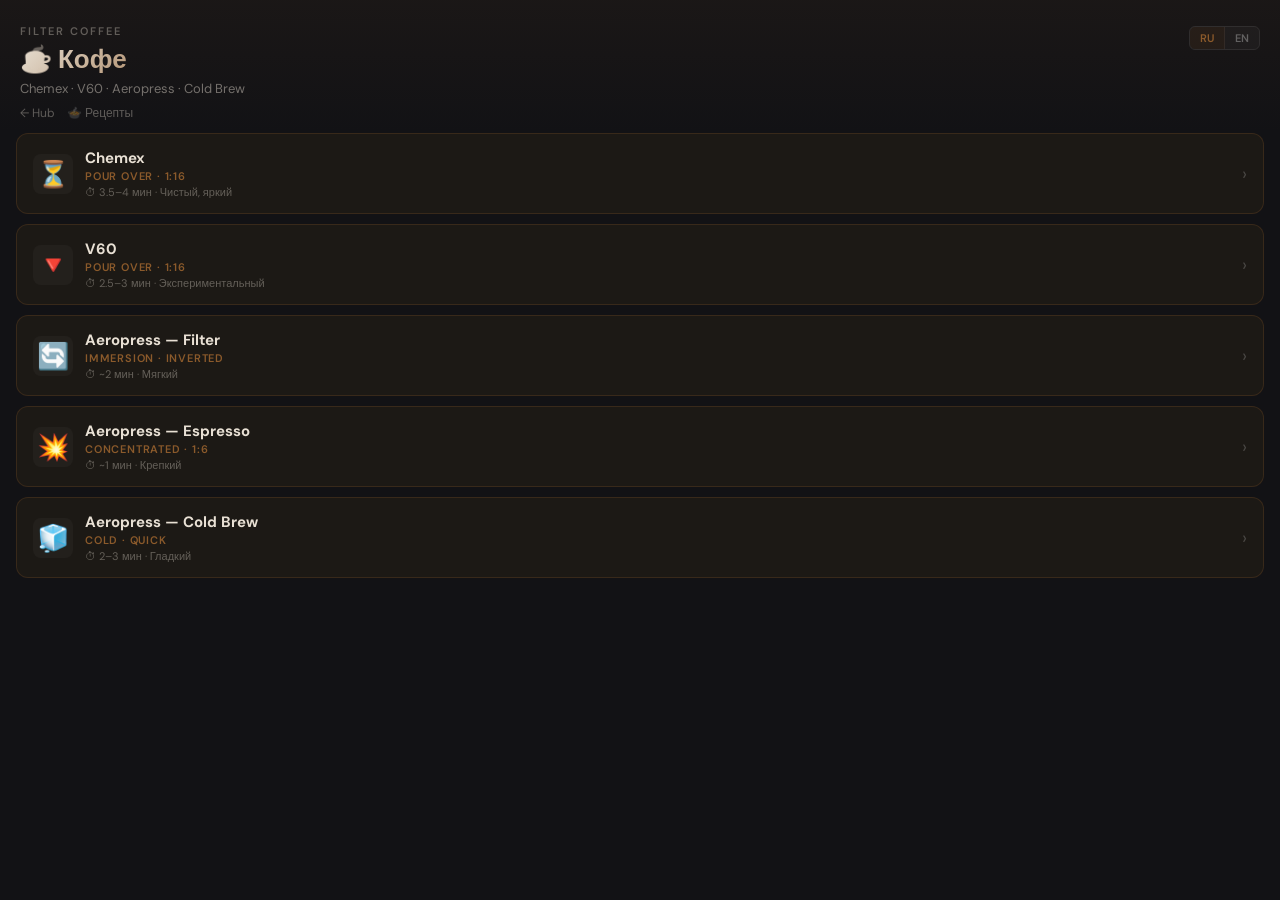
==== coffee.html @ a878f50c "Extract shared CSS, add deep links and share button - Create style.css with shared base styles (rese" ====
<!DOCTYPE html>
<html lang="ru">
<head>
<meta charset="UTF-8">
<meta name="viewport" content="width=device-width, initial-scale=1.0, user-scalable=no">
<meta name="apple-mobile-web-app-capable" content="yes">
<meta name="theme-color" content="#121215">
<title>Кофе / Coffee</title>
<link rel="stylesheet" href="style.css">
<style>
:root{--accent:#8B5A2B;--br:#8B5A2B;--br-dim:rgba(139,90,43,.25);--br-bg:rgba(139,90,43,.08)}

.methods{padding:0 16px 60px}
.method{border-radius:12px;margin-bottom:10px;border:1px solid var(--br-dim);background:#1c1915;overflow:hidden}
.m-top{display:flex;gap:12px;align-items:center;padding:14px 16px;cursor:pointer}
.m-top:active{opacity:.8}
.m-emoji{font-size:26px;width:40px;height:40px;display:flex;align-items:center;justify-content:center;background:rgba(255,255,255,.03);border-radius:8px;flex-shrink:0}
.m-body{flex:1;min-width:0}
.m-name{font-weight:700;font-size:15px}
.m-style{font-size:11px;color:var(--br);font-weight:600;text-transform:uppercase;letter-spacing:.8px;margin-top:1px}
.m-meta{font-size:11px;opacity:.35;margin-top:2px}
.m-arrow{color:rgba(255,255,255,.2);font-size:18px;flex-shrink:0;transition:transform .2s}
.method.open .m-arrow{transform:rotate(90deg)}
.m-detail{display:none;padding:0 16px 16px}
.method.open .m-detail{display:block}

.dose-row{display:flex;align-items:center;gap:10px;margin-bottom:16px;flex-wrap:wrap}
.dose-label{font-size:13px;opacity:.5}
.dose-input{width:58px;padding:7px 6px;border-radius:8px;border:1.5px solid var(--br-dim);background:rgba(255,255,255,.04);color:var(--text);font-family:'JetBrains Mono',monospace;font-size:15px;font-weight:600;text-align:center}
.dose-input:focus{outline:none;border-color:var(--br)}
.dose-unit{font-size:13px;opacity:.4}
.dose-arrow{font-size:14px;opacity:.35;margin:0 2px}
.dose-water{font-family:'JetBrains Mono',monospace;font-size:16px;font-weight:600;color:var(--br)}
.dose-water-unit{font-size:13px;opacity:.4}

.presets{display:flex;gap:6px;margin-bottom:16px}
.preset{padding:5px 12px;border-radius:6px;border:1px solid rgba(255,255,255,.06);background:rgba(255,255,255,.03);color:rgba(255,255,255,.35);font-size:11px;font-weight:600;cursor:pointer;font-family:'JetBrains Mono',monospace;transition:all .12s}
.preset.active{border-color:var(--br-dim);color:var(--br);background:var(--br-bg)}

.grind-row{display:flex;align-items:center;gap:8px;margin-bottom:12px}
.grind-label{font-size:11px;opacity:.4}
.grind-bar{flex:1;height:6px;border-radius:3px;background:rgba(255,255,255,.06);position:relative;overflow:hidden}
.grind-fill{height:100%;border-radius:3px;background:var(--br);transition:width .3s}
.grind-text{font-size:11px;font-weight:600;color:var(--br);min-width:70px;text-align:right}

.pours{border-radius:10px;background:rgba(255,255,255,.02);border:1px solid rgba(255,255,255,.05);overflow:hidden;margin-bottom:12px}
.pour-header{padding:10px 14px;font-size:10px;font-weight:600;text-transform:uppercase;letter-spacing:1px;color:var(--br);opacity:.7;border-bottom:1px solid rgba(255,255,255,.04)}
.pour{display:flex;align-items:center;gap:10px;padding:10px 14px;border-bottom:1px solid rgba(255,255,255,.03)}
.pour:last-child{border-bottom:none}
.pour-time{font-family:'JetBrains Mono',monospace;font-size:12px;color:rgba(255,255,255,.35);min-width:42px;flex-shrink:0}
.pour-amount{font-family:'JetBrains Mono',monospace;font-weight:600;font-size:14px;color:var(--text);min-width:55px;flex-shrink:0}
.pour-note{font-size:12px;opacity:.5;line-height:1.4}
.pour-total{font-family:'JetBrains Mono',monospace;font-size:12px;color:var(--br);opacity:.6;padding:6px 14px;text-align:right}
.note{font-size:12px;line-height:1.6;font-style:italic;opacity:.45;padding:10px 14px;border-left:2px solid var(--br);border-radius:0 8px 8px 0;background:rgba(139,90,43,.03);margin-top:8px}
</style>
</head>
<body>

<div class="header">
  <div class="header-top">
    <div>
      <div class="header-sub">Filter Coffee</div>
      <h1 id="hTitle">☕ Кофе</h1>
      <div class="header-desc">Chemex · V60 · Aeropress · Cold Brew</div>
      <div class="header-links">
        <a class="header-link" href="index.html">← Hub</a>
        <a class="header-link" href="recipes.html" id="hRecipes">🍲 Рецепты</a>
      </div>
    </div>
    <div class="lang-toggle">
      <button class="lang-btn" onclick="setLang('ru')">RU</button>
      <button class="lang-btn" onclick="setLang('en')">EN</button>
    </div>
  </div>
</div>
<div class="methods" id="methods"></div>

<script>
let lang=localStorage.getItem('lang')||'ru';
function setLang(l){lang=l;localStorage.setItem('lang',l);render();updateURL();}
function t(o){if(!o)return'';if(typeof o==='string')return o;return o[lang]||o.ru||o.en||'';}

const UI={
  title:{ru:"☕ Кофе",en:"☕ Coffee"},
  recipes:{ru:"🍲 Рецепты",en:"🍲 Recipes"},
  coffee:{ru:"Кофе",en:"Coffee"},
  recipe:{ru:"Рецепт",en:"Recipe"},
  grind:{ru:"Помол",en:"Grind"},
};

const M=[
  {
    id:"chemex",emoji:"⏳",name:"Chemex",style:"Pour Over · 1:16",
    meta:{ru:"3.5–4 мин · Чистый, яркий",en:"3.5–4 min · Clean, bright"},
    ratio:16,dd:45,presets:[30,36,45],
    grind:65,grindT:{ru:"Средне-крупный",en:"Medium-coarse"},
    temp:"92–96°C",
    calc(d){const w=d*16,b=d*2,r=w-b,p=Math.round(r/3);return{w,pours:[
      {time:"0:00",amt:b,note:{ru:"Bloom — залить, подождать 30 сек",en:"Bloom — pour, wait 30 sec"}},
      {time:"0:30",amt:p,note:{ru:"Первый пролив, по спирали",en:"First pour, spiral"}},
      {time:"1:30",amt:p,note:{ru:"Второй пролив",en:"Second pour"}},
      {time:"2:30",amt:p,note:{ru:"Третий пролив, дождаться стекания",en:"Third pour, let it drain"}}
    ]};},
    notes:{ru:"Фильтр промыть горячей водой (убирает бумажный вкус). Лить медленно, тонкой струёй.",en:"Rinse filter with hot water (removes paper taste). Pour slowly, thin stream."}
  },
  {
    id:"v60",emoji:"🔻",name:"V60",style:"Pour Over · 1:16",
    meta:{ru:"2.5–3 мин · Экспериментальный",en:"2.5–3 min · Experimental"},
    ratio:16,dd:15,presets:[12,15,20],
    grind:50,grindT:{ru:"Средний",en:"Medium"},
    temp:"93°C",
    calc(d){const w=d*16,b=d*2,r=w-b;return{w,pours:[
      {time:"0:00",amt:b,note:{ru:"Bloom — 30–45 сек",en:"Bloom — 30–45 sec"}},
      {time:"0:45",amt:Math.round(r*0.6),note:{ru:"Основной пролив, по спирали",en:"Main pour, spiral"}},
      {time:"1:30",amt:Math.round(r*0.4),note:{ru:"Финальный пролив, по центру",en:"Final pour, center"}}
    ]};},
    notes:{ru:"Пока нет любимого рецепта — экспериментируй! Помол чуть мельче чем Chemex. Swirl после bloom.",en:"No favorite recipe yet — experiment! Grind slightly finer than Chemex. Swirl after bloom."}
  },
  {
    id:"aero-filter",emoji:"🔄",name:"Aeropress — Filter",style:"Immersion · Inverted",
    meta:{ru:"~2 мин · Мягкий",en:"~2 min · Smooth"},
    ratio:16,dd:15,presets:[12,15,18],
    grind:45,grindT:{ru:"Средний",en:"Medium"},
    temp:"85–90°C",
    calc(d){const w=d*16;return{w,pours:[
      {time:"0:00",amt:w,note:{ru:"Залить всю воду сразу",en:"Pour all water at once"}},
      {time:"0:10",amt:null,note:{ru:"Размешать 10 сек",en:"Stir 10 sec"}},
      {time:"1:00",amt:null,note:{ru:"Перевернуть, давить медленно ~30 сек",en:"Flip, press slowly ~30 sec"}}
    ]};},
    notes:{ru:"Inverted method: поршень снизу, аэропресс перевёрнут. Флип на кружку в 1:00.",en:"Inverted method: plunger at bottom, flip onto cup at 1:00."}
  },
  {
    id:"aero-espresso",emoji:"💥",name:"Aeropress — Espresso",style:"Concentrated · 1:6",
    meta:{ru:"~1 мин · Крепкий",en:"~1 min · Strong"},
    ratio:6,dd:18,presets:[15,18,20],
    grind:25,grindT:{ru:"Мелкий",en:"Fine"},
    temp:"90°C",
    calc(d){const w=d*6;return{w,pours:[
      {time:"0:00",amt:w,note:{ru:"Мало воды — залить сразу",en:"Little water — pour at once"}},
      {time:"0:10",amt:null,note:{ru:"Быстро размешать",en:"Quick stir"}},
      {time:"0:20",amt:null,note:{ru:"Давить быстро и сильно ~15 сек",en:"Press fast and hard ~15 sec"}}
    ]};},
    notes:{ru:"Максимальное давление. Разбавить водой = американо, молоком = латте.",en:"Maximum pressure. Dilute with water = americano, milk = latte."}
  },
  {
    id:"aero-cold",emoji:"🧊",name:"Aeropress — Cold Brew",style:"Cold · Quick",
    meta:{ru:"2–3 мин · Гладкий",en:"2–3 min · Smooth"},
    ratio:8,dd:20,presets:[15,20,25],
    grind:25,grindT:{ru:"Мелкий",en:"Fine"},
    temp:{ru:"Холодная / комнатная",en:"Cold / room temp"},
    calc(d){const w=d*8;return{w,pours:[
      {time:"0:00",amt:w,note:{ru:"Холодная/комнатная вода",en:"Cold/room temp water"}},
      {time:"0:15",amt:null,note:{ru:"Размешивать интенсивно 1–2 мин",en:"Stir vigorously 1–2 min"}},
      {time:"2:00",amt:null,note:{ru:"Давить медленно",en:"Press slowly"}}
    ]};},
    notes:{ru:"Cold brew за 3 минуты. Концентрированный — разбавить водой/льдом.",en:"Cold brew in 3 minutes. Concentrated — dilute with water/ice."}
  }
];

let openMethod=null,doses={};
function getDose(m){return doses[m.id]||m.dd;}
function setDose(id,v){const n=parseInt(v);if(n>0&&n<200){doses[id]=n;render();}}
function setPreset(id,v){doses[id]=v;render();}
function toggle(id){openMethod=openMethod===id?null:id;render();updateURL();
  if(openMethod)setTimeout(()=>document.getElementById('m-'+id)?.scrollIntoView({behavior:'smooth',block:'start'}),50);
}

function render(){
  document.getElementById('hTitle').textContent=t(UI.title);
  document.getElementById('hRecipes').textContent=t(UI.recipes);
  document.querySelectorAll('.lang-btn').forEach(b=>b.classList.toggle('active',b.textContent.toLowerCase()===lang));

  document.getElementById('methods').innerHTML=M.map(m=>{
    const isOpen=openMethod===m.id,dose=getDose(m),data=m.calc(dose);
    let total=0;
    return `<div class="method${isOpen?' open':''}" id="m-${m.id}">
      <div class="m-top" onclick="toggle('${m.id}')">
        <div class="m-emoji">${m.emoji}</div>
        <div class="m-body">
          <div class="m-name">${m.name}</div>
          <div class="m-style">${m.style}</div>
          <div class="m-meta">⏱ ${t(m.meta)}</div>
        </div>
        <div class="m-arrow">›</div>
      </div>
      ${isOpen?`<div class="m-detail">
        <div class="dose-row">
          <span class="dose-label">${t(UI.coffee)}</span>
          <input class="dose-input" type="number" value="${dose}" min="5" max="100"
            oninput="setDose('${m.id}',this.value)" onclick="event.stopPropagation()">
          <span class="dose-unit">${lang==='ru'?'г':'g'}</span>
          <span class="dose-arrow">→</span>
          <span class="dose-water">${data.w}</span>
          <span class="dose-water-unit">${lang==='ru'?'мл воды':'ml water'}</span>
        </div>
        <div class="presets">${m.presets.map(p=>`<button class="preset${dose===p?' active':''}" onclick="setPreset('${m.id}',${p})">${p} ${lang==='ru'?'г':'g'}</button>`).join('')}</div>
        <div class="grind-row">
          <span class="grind-label">${t(UI.grind)}</span>
          <div class="grind-bar"><div class="grind-fill" style="width:${m.grind}%"></div></div>
          <span class="grind-text">${t(m.grindT)}</span>
        </div>
        <div class="pours">
          <div class="pour-header">${t(UI.recipe)} · ${t(m.temp)}</div>
          ${data.pours.map(p=>{if(p.amt)total+=p.amt;return`<div class="pour">
            <span class="pour-time">${p.time}</span>
            ${p.amt?`<span class="pour-amount">${p.amt} ${lang==='ru'?'мл':'ml'}</span>`:`<span class="pour-amount" style="opacity:.2">—</span>`}
            <span class="pour-note">${t(p.note)}</span>
          </div>`;}).join('')}
          ${total?`<div class="pour-total">Σ ${total} ${lang==='ru'?'мл':'ml'}</div>`:''}
        </div>
        <div class="note">${t(m.notes)}</div>
      </div>`:''}
    </div>`;
  }).join('');
}

function readURL(){
  const params=new URLSearchParams(location.search);
  if(params.get('lang')&&['ru','en'].includes(params.get('lang'))){
    lang=params.get('lang');localStorage.setItem('lang',lang);
  }
  if(params.get('m')){
    const method=M.find(x=>x.id===params.get('m'));
    if(method)openMethod=method.id;
  }
}
function updateURL(){
  const params=new URLSearchParams();
  if(openMethod)params.set('m',openMethod);
  if(lang!=='ru')params.set('lang',lang);
  const qs=params.toString();
  history.replaceState(null,'',qs?'?'+qs:location.pathname);
}

readURL();
render();
</script>
</body>
</html>
---- style.css ----
/* ========== SHARED BASE STYLES ========== */
/* Each page sets --accent for its color theme */

@import url('https://fonts.googleapis.com/css2?family=DM+Sans:ital,wght@0,400;0,500;0,600;0,700&family=JetBrains+Mono:wght@500;600&display=swap');

*{margin:0;padding:0;box-sizing:border-box;-webkit-tap-highlight-color:transparent}
:root{--bg:#121215;--text:#e8e0d4}
body{background:var(--bg);color:var(--text);font-family:'DM Sans','Helvetica Neue',sans-serif;min-height:100vh;overflow-x:hidden}
.mono{font-family:'JetBrains Mono',monospace}

/* Header */
.header{padding:24px 20px 12px;background:linear-gradient(180deg,color-mix(in srgb,var(--accent) 7%,transparent) 0%,transparent 100%)}
.header-top{display:flex;justify-content:space-between;align-items:flex-start}
.header-sub{font-size:11px;text-transform:uppercase;letter-spacing:2px;opacity:.35;font-weight:600;margin-bottom:4px}
.header h1{font-size:26px;font-weight:700;background:linear-gradient(135deg,#e8e0d4,var(--accent));-webkit-background-clip:text;-webkit-text-fill-color:transparent;background-clip:text}
.header-desc{font-size:13px;opacity:.45;margin-top:4px}
.header-links{display:flex;gap:12px;margin-top:8px}
.header-link{font-size:12px;opacity:.35;text-decoration:none;color:var(--text)}
.header-link:hover{opacity:.6}

/* Lang toggle */
.lang-toggle{display:flex;border-radius:6px;overflow:hidden;border:1px solid rgba(255,255,255,.1);flex-shrink:0;margin-top:2px}
.lang-btn{padding:4px 10px;font-size:11px;font-weight:600;background:rgba(255,255,255,.03);color:rgba(255,255,255,.3);cursor:pointer;border:none;font-family:inherit;transition:all .12s}
.lang-btn.active{background:color-mix(in srgb,var(--accent) 12%,transparent);color:var(--accent)}
.lang-btn:first-child{border-right:1px solid rgba(255,255,255,.06)}

/* Filters (shared pattern) */
.filters{padding:8px 16px 6px;display:flex;gap:6px;overflow-x:auto;scrollbar-width:none;-webkit-overflow-scrolling:touch}
.filters::-webkit-scrollbar{display:none}
.fbtn{flex-shrink:0;padding:6px 12px;border-radius:8px;border:1.5px solid rgba(255,255,255,.08);background:rgba(255,255,255,.02);color:rgba(255,255,255,.35);font-size:11px;font-weight:600;cursor:pointer;transition:all .15s;font-family:inherit;white-space:nowrap}
.fbtn.active{border-color:var(--c);background:color-mix(in srgb,var(--c) 10%,transparent);color:var(--c)}
.tag-filters{padding:4px 16px 12px;display:flex;gap:6px;flex-wrap:wrap}
.tbtn{padding:4px 10px;border-radius:6px;border:1px solid rgba(255,255,255,.06);background:rgba(255,255,255,.02);color:rgba(255,255,255,.3);font-size:11px;font-weight:500;cursor:pointer;transition:all .15s;font-family:inherit}
.tbtn.on{border-color:var(--c);color:var(--c);background:color-mix(in srgb,var(--c) 8%,transparent)}

/* KBJU pills */
.kp{font-size:10px;padding:2px 6px;border-radius:4px;background:rgba(255,255,255,.04)}
.kp .mono{font-weight:600}
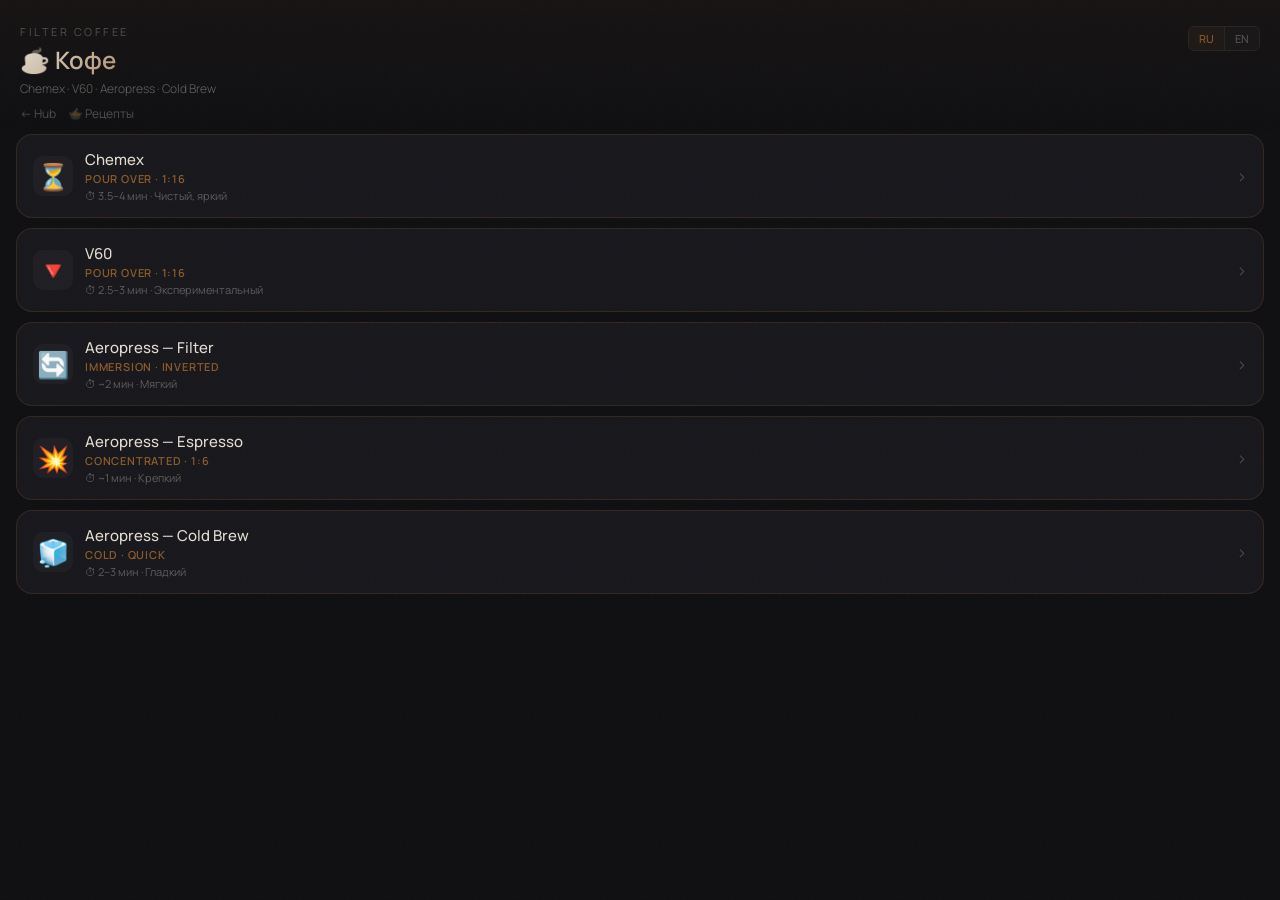
==== commit db87877a: "Design system v2: Manrope font, darker palette, noise texture, SVG icons Update all pages to match n" ====
--- a/coffee.html
+++ b/coffee.html
@@ -4,19 +4,19 @@
 <meta charset="UTF-8">
 <meta name="viewport" content="width=device-width, initial-scale=1.0, user-scalable=no">
 <meta name="apple-mobile-web-app-capable" content="yes">
-<meta name="theme-color" content="#121215">
+<meta name="theme-color" content="#0f0f12">
 <title>Кофе / Coffee</title>
 <link rel="stylesheet" href="style.css">
 <style>
 :root{--accent:#8B5A2B;--br:#8B5A2B;--br-dim:rgba(139,90,43,.25);--br-bg:rgba(139,90,43,.08)}
 
 .methods{padding:0 16px 60px}
-.method{border-radius:12px;margin-bottom:10px;border:1px solid var(--br-dim);background:#1c1915;overflow:hidden}
+.method{border-radius:var(--radius);margin-bottom:10px;border:1px solid var(--br-dim);background:var(--surface);overflow:hidden}
 .m-top{display:flex;gap:12px;align-items:center;padding:14px 16px;cursor:pointer}
 .m-top:active{opacity:.8}
-.m-emoji{font-size:26px;width:40px;height:40px;display:flex;align-items:center;justify-content:center;background:rgba(255,255,255,.03);border-radius:8px;flex-shrink:0}
+.m-emoji{font-size:26px;width:40px;height:40px;display:flex;align-items:center;justify-content:center;background:rgba(255,255,255,.03);border-radius:var(--radius-sm);flex-shrink:0}
 .m-body{flex:1;min-width:0}
-.m-name{font-weight:700;font-size:15px}
+.m-name{font-weight:500;font-size:15px}
 .m-style{font-size:11px;color:var(--br);font-weight:600;text-transform:uppercase;letter-spacing:.8px;margin-top:1px}
 .m-meta{font-size:11px;opacity:.35;margin-top:2px}
 .m-arrow{color:rgba(255,255,255,.2);font-size:18px;flex-shrink:0;transition:transform .2s}
@@ -43,7 +43,7 @@
 .grind-fill{height:100%;border-radius:3px;background:var(--br);transition:width .3s}
 .grind-text{font-size:11px;font-weight:600;color:var(--br);min-width:70px;text-align:right}
 
-.pours{border-radius:10px;background:rgba(255,255,255,.02);border:1px solid rgba(255,255,255,.05);overflow:hidden;margin-bottom:12px}
+.pours{border-radius:var(--radius-sm);background:rgba(255,255,255,.02);border:1px solid rgba(255,255,255,.05);overflow:hidden;margin-bottom:12px}
 .pour-header{padding:10px 14px;font-size:10px;font-weight:600;text-transform:uppercase;letter-spacing:1px;color:var(--br);opacity:.7;border-bottom:1px solid rgba(255,255,255,.04)}
 .pour{display:flex;align-items:center;gap:10px;padding:10px 14px;border-bottom:1px solid rgba(255,255,255,.03)}
 .pour:last-child{border-bottom:none}
--- a/style.css
+++ b/style.css
@@ -1,38 +1,127 @@
-/* ========== SHARED BASE STYLES ========== */
-/* Each page sets --accent for its color theme */
+/* ========== DESIGN SYSTEM v2 ========== */
+/* Manrope · 3-color palette · noise texture · 16px radius */
 
-@import url('https://fonts.googleapis.com/css2?family=DM+Sans:ital,wght@0,400;0,500;0,600;0,700&family=JetBrains+Mono:wght@500;600&display=swap');
+@import url('https://fonts.googleapis.com/css2?family=Manrope:wght@300;400;500;600;700&family=JetBrains+Mono:wght@400;500;600&display=swap');
 
 *{margin:0;padding:0;box-sizing:border-box;-webkit-tap-highlight-color:transparent}
-:root{--bg:#121215;--text:#e8e0d4}
-body{background:var(--bg);color:var(--text);font-family:'DM Sans','Helvetica Neue',sans-serif;min-height:100vh;overflow-x:hidden}
+
+:root{
+  --bg:#0f0f12;
+  --surface:#17171c;
+  --text:#e2dbd0;
+  --dim:#6b6560;
+  --warm:#c9a87e;
+  --cool:#7fa693;
+  --neutral:#9b928a;
+  --soup:#c9a87e;
+  --curry:#7fa693;
+  --pasta:#b49ac4;
+  --skillet:#7faab4;
+  --comfort:#c4917e;
+  --vegan:#7fa693;
+  --gf:#c9a87e;
+  --fast:#7faab4;
+  --hprot:#c4917e;
+  --accent:#c9a87e;
+  --radius:16px;
+  --radius-sm:10px;
+}
+
+body{background:var(--bg);color:var(--text);font-family:'Manrope','Helvetica Neue',sans-serif;min-height:100vh;overflow-x:hidden;position:relative}
+
+/* Noise */
+body::before{content:'';position:fixed;inset:0;background:url("data:image/svg+xml,%3Csvg viewBox='0 0 256 256' xmlns='http://www.w3.org/2000/svg'%3E%3Cfilter id='n'%3E%3CfeTurbulence type='fractalNoise' baseFrequency='0.9' numOctaves='4' stitchTiles='stitch'/%3E%3C/filter%3E%3Crect width='100%25' height='100%25' filter='url(%23n)' opacity='0.025'/%3E%3C/svg%3E");background-size:128px;pointer-events:none;z-index:0}
+
 .mono{font-family:'JetBrains Mono',monospace}
 
 /* Header */
-.header{padding:24px 20px 12px;background:linear-gradient(180deg,color-mix(in srgb,var(--accent) 7%,transparent) 0%,transparent 100%)}
+.header{padding:24px 20px 12px;background:linear-gradient(180deg,color-mix(in srgb,var(--accent) 6%,transparent) 0%,transparent 100%);position:relative;z-index:1}
 .header-top{display:flex;justify-content:space-between;align-items:flex-start}
-.header-sub{font-size:11px;text-transform:uppercase;letter-spacing:2px;opacity:.35;font-weight:600;margin-bottom:4px}
-.header h1{font-size:26px;font-weight:700;background:linear-gradient(135deg,#e8e0d4,var(--accent));-webkit-background-clip:text;-webkit-text-fill-color:transparent;background-clip:text}
-.header-desc{font-size:13px;opacity:.45;margin-top:4px}
+.header-sub{font-size:11px;text-transform:uppercase;letter-spacing:2.5px;opacity:.3;font-weight:400;margin-bottom:4px}
+.header h1{font-size:24px;font-weight:600;background:linear-gradient(135deg,var(--text),var(--accent));-webkit-background-clip:text;-webkit-text-fill-color:transparent;background-clip:text}
+.header-desc{font-size:12px;opacity:.4;margin-top:4px;font-weight:300}
 .header-links{display:flex;gap:12px;margin-top:8px}
-.header-link{font-size:12px;opacity:.35;text-decoration:none;color:var(--text)}
-.header-link:hover{opacity:.6}
+.header-link{font-size:12px;opacity:.3;text-decoration:none;color:var(--text);font-weight:400}
+.header-link:hover{opacity:.5}
 
 /* Lang toggle */
-.lang-toggle{display:flex;border-radius:6px;overflow:hidden;border:1px solid rgba(255,255,255,.1);flex-shrink:0;margin-top:2px}
-.lang-btn{padding:4px 10px;font-size:11px;font-weight:600;background:rgba(255,255,255,.03);color:rgba(255,255,255,.3);cursor:pointer;border:none;font-family:inherit;transition:all .12s}
-.lang-btn.active{background:color-mix(in srgb,var(--accent) 12%,transparent);color:var(--accent)}
-.lang-btn:first-child{border-right:1px solid rgba(255,255,255,.06)}
+.lang-toggle{display:flex;border-radius:6px;overflow:hidden;border:1px solid rgba(255,255,255,.08);flex-shrink:0;margin-top:2px}
+.lang-btn{padding:4px 10px;font-size:11px;font-weight:500;background:rgba(255,255,255,.02);color:rgba(255,255,255,.25);cursor:pointer;border:none;font-family:inherit;transition:all .12s}
+.lang-btn.active{background:color-mix(in srgb,var(--accent) 10%,transparent);color:var(--accent)}
+.lang-btn:first-child{border-right:1px solid rgba(255,255,255,.05)}
 
-/* Filters (shared pattern) */
-.filters{padding:8px 16px 6px;display:flex;gap:6px;overflow-x:auto;scrollbar-width:none;-webkit-overflow-scrolling:touch}
+/* Filters */
+.filters{padding:8px 16px 6px;display:flex;gap:6px;overflow-x:auto;scrollbar-width:none;-webkit-overflow-scrolling:touch;position:relative;z-index:1}
 .filters::-webkit-scrollbar{display:none}
-.fbtn{flex-shrink:0;padding:6px 12px;border-radius:8px;border:1.5px solid rgba(255,255,255,.08);background:rgba(255,255,255,.02);color:rgba(255,255,255,.35);font-size:11px;font-weight:600;cursor:pointer;transition:all .15s;font-family:inherit;white-space:nowrap}
-.fbtn.active{border-color:var(--c);background:color-mix(in srgb,var(--c) 10%,transparent);color:var(--c)}
-.tag-filters{padding:4px 16px 12px;display:flex;gap:6px;flex-wrap:wrap}
-.tbtn{padding:4px 10px;border-radius:6px;border:1px solid rgba(255,255,255,.06);background:rgba(255,255,255,.02);color:rgba(255,255,255,.3);font-size:11px;font-weight:500;cursor:pointer;transition:all .15s;font-family:inherit}
-.tbtn.on{border-color:var(--c);color:var(--c);background:color-mix(in srgb,var(--c) 8%,transparent)}
+.fbtn{flex-shrink:0;padding:6px 12px;border-radius:8px;border:1px solid rgba(255,255,255,.06);background:rgba(255,255,255,.02);color:rgba(255,255,255,.3);font-size:11px;font-weight:500;cursor:pointer;transition:all .15s;font-family:inherit;white-space:nowrap}
+.fbtn.active{border-color:color-mix(in srgb,var(--c) 30%,transparent);background:color-mix(in srgb,var(--c) 8%,transparent);color:var(--c)}
+.tag-filters{padding:4px 16px 10px;display:flex;gap:6px;flex-wrap:wrap;position:relative;z-index:1}
+.tbtn{padding:4px 10px;border-radius:6px;border:1px solid rgba(255,255,255,.05);background:rgba(255,255,255,.02);color:rgba(255,255,255,.25);font-size:11px;font-weight:400;cursor:pointer;transition:all .15s;font-family:inherit}
+.tbtn.on{border-color:color-mix(in srgb,var(--c) 30%,transparent);color:var(--c);background:color-mix(in srgb,var(--c) 6%,transparent)}
 
-/* KBJU pills */
-.kp{font-size:10px;padding:2px 6px;border-radius:4px;background:rgba(255,255,255,.04)}
-.kp .mono{font-weight:600}
+/* Dietary tags */
+.card-tag{font-size:9px;font-weight:600;padding:2px 6px;border-radius:4px;text-transform:uppercase;letter-spacing:.5px}
+.tag-vegan{background:rgba(127,166,147,.1);color:var(--vegan)}
+.tag-gf{background:rgba(201,168,126,.08);color:var(--gf)}
+.tag-fast{background:rgba(127,170,180,.1);color:var(--fast)}
+.tag-hprot{background:rgba(196,145,126,.1);color:var(--hprot)}
+
+/* Ingredient filter */
+.ing-toggle{padding:4px 10px;border-radius:6px;border:1px solid rgba(255,255,255,.05);background:rgba(255,255,255,.02);color:rgba(255,255,255,.25);font-size:11px;font-weight:400;cursor:pointer;font-family:inherit;transition:all .15s}
+.ing-toggle.has-active{border-color:color-mix(in srgb,var(--accent) 30%,transparent);color:var(--accent);background:color-mix(in srgb,var(--accent) 6%,transparent)}
+.ing-row{padding:2px 16px 10px;display:none;gap:5px;flex-wrap:wrap}
+.ing-row.open{display:flex}
+.ibtn{padding:3px 9px;border-radius:5px;border:1px solid rgba(255,255,255,.05);background:rgba(255,255,255,.02);color:rgba(255,255,255,.25);font-size:10px;font-weight:400;cursor:pointer;font-family:inherit;transition:all .12s}
+.ibtn.on{border-color:rgba(127,170,180,.3);color:var(--fast);background:rgba(127,170,180,.06)}
+
+/* Cards */
+.cards{padding:0 16px 100px;position:relative;z-index:1}
+.card{border-radius:var(--radius);padding:14px 16px;margin-bottom:8px;border:1px solid color-mix(in srgb,var(--c) 14%,transparent);background:var(--surface);cursor:pointer;transition:all .15s}
+.card:active{transform:scale(0.99)}
+.card-top{display:flex;gap:10px;align-items:center}
+.card-icon{width:34px;height:34px;border-radius:var(--radius-sm);display:flex;align-items:center;justify-content:center;background:color-mix(in srgb,var(--c) 8%,transparent);flex-shrink:0}
+.card-icon svg{width:18px;height:18px;stroke:var(--c);stroke-width:1.6;fill:none;stroke-linecap:round;stroke-linejoin:round}
+.card-body{flex:1;min-width:0}
+.card-name{font-weight:500;font-size:14px;line-height:1.3;color:var(--text)}
+.card-sub{font-size:11px;opacity:.35;font-style:italic;margin-top:1px;font-weight:300}
+.card-row{display:flex;gap:6px;margin-top:5px;flex-wrap:wrap;align-items:center}
+.card-meta{font-size:11px;opacity:.35;font-weight:400}
+.card-protein{font-size:10px;font-weight:600;padding:2px 6px;border-radius:4px;background:rgba(127,166,147,.08);color:var(--vegan)}
+.card-preview{margin-top:10px;padding-top:10px;border-top:1px solid rgba(255,255,255,.05)}
+.card-preview-list{font-size:12px;line-height:1.7;opacity:.45;columns:2;column-gap:12px;font-weight:300}
+.card-cook{display:inline-flex;align-items:center;gap:4px;margin-top:8px;padding:7px 16px;border-radius:8px;border:1px solid color-mix(in srgb,var(--c) 20%,transparent);background:color-mix(in srgb,var(--c) 5%,transparent);color:var(--c);font-size:12px;font-weight:500;cursor:pointer;font-family:inherit;transition:all .15s}
+.card-cook:active{transform:scale(0.97)}
+
+/* Stepper */
+.stepper{display:inline-flex;align-items:center;border-radius:8px;border:1px solid rgba(255,255,255,.08);overflow:hidden}
+.stepper-btn{width:36px;height:36px;display:flex;align-items:center;justify-content:center;background:rgba(255,255,255,.02);color:rgba(255,255,255,.35);font-size:18px;font-weight:500;cursor:pointer;border:none;font-family:inherit;transition:all .12s;user-select:none;-webkit-user-select:none}
+.stepper-btn:active{background:rgba(255,255,255,.06)}
+.stepper-val{width:42px;padding:6px 0;text-align:center;font-family:'JetBrains Mono',monospace;font-size:16px;font-weight:600;color:var(--c,var(--accent));background:transparent;border:none;border-left:1px solid rgba(255,255,255,.05);border-right:1px solid rgba(255,255,255,.05);-moz-appearance:textfield;appearance:textfield}
+.stepper-val::-webkit-inner-spin-button,.stepper-val::-webkit-outer-spin-button{-webkit-appearance:none;margin:0}
+.stepper-val:focus{outline:none;background:rgba(255,255,255,.04)}
+
+/* View switching */
+#browseView{display:block}#cookView{display:none}
+body.cooking #browseView{display:none}body.cooking #cookView{display:block}
+
+/* Cook bar */
+.cook-bar{position:sticky;top:0;z-index:10;padding:12px 16px;background:linear-gradient(180deg,var(--bg) 80%,transparent);display:flex;align-items:center;justify-content:space-between}
+.cook-back{display:flex;align-items:center;gap:8px;cursor:pointer}
+.cook-back-btn{font-size:13px;color:rgba(255,255,255,.35);font-weight:500}
+
+/* Nutrition toggle */
+.nutrition-toggle{position:fixed;bottom:16px;right:16px;width:32px;height:32px;border-radius:50%;border:1px solid rgba(255,255,255,.06);background:rgba(15,15,18,.9);color:rgba(255,255,255,.2);font-size:13px;display:flex;align-items:center;justify-content:center;cursor:pointer;z-index:20;backdrop-filter:blur(8px);-webkit-backdrop-filter:blur(8px);transition:all .15s}
+.nutrition-toggle:active{transform:scale(0.9)}
+.nutrition-toggle.off{color:rgba(255,255,255,.08)}
+body.hide-nutrition .cook-nutrition,body.hide-nutrition .card-protein{display:none}
+
+/* Share */
+.share-btn{margin-top:8px;padding:6px 14px;border-radius:8px;border:1px solid color-mix(in srgb,var(--c) 16%,transparent);background:color-mix(in srgb,var(--c) 4%,transparent);color:var(--c);font-size:12px;font-weight:500;cursor:pointer;font-family:inherit;transition:all .15s}
+.share-btn:active{transform:scale(0.97)}
+
+/* Empty state */
+.nothing{text-align:center;padding:60px 20px;opacity:.2;font-size:14px;font-weight:300}
+
+/* Entrance animation */
+@keyframes fadeUp{from{opacity:0;transform:translateY(6px)}to{opacity:1;transform:translateY(0)}}
+@media(prefers-reduced-motion:reduce){*{animation:none!important}}
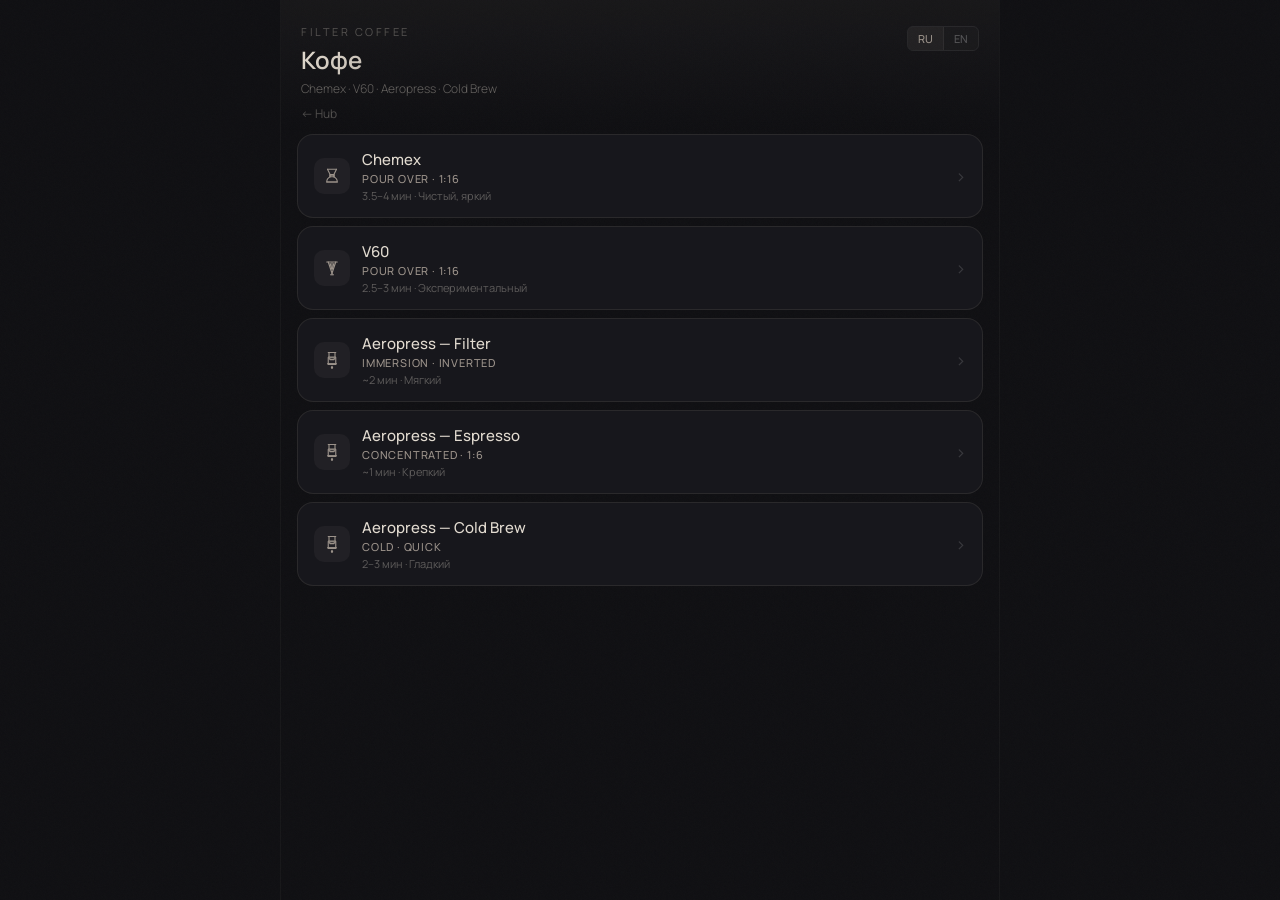
==== commit f722f69e: "Replace workout with reviewed redesign; drop samples; site-wide cleanup Workout is now a Russian-fir" ====
--- a/coffee.html
+++ b/coffee.html
@@ -2,57 +2,13 @@
 <html lang="ru">
 <head>
 <meta charset="UTF-8">
-<meta name="viewport" content="width=device-width, initial-scale=1.0, user-scalable=no">
+<meta name="viewport" content="width=device-width, initial-scale=1.0, viewport-fit=cover">
 <meta name="apple-mobile-web-app-capable" content="yes">
 <meta name="theme-color" content="#0f0f12">
+<link rel="icon" href="favicon.svg" type="image/svg+xml">
 <title>Кофе / Coffee</title>
 <link rel="stylesheet" href="style.css">
-<style>
-:root{--accent:#8B5A2B;--br:#8B5A2B;--br-dim:rgba(139,90,43,.25);--br-bg:rgba(139,90,43,.08)}
-
-.methods{padding:0 16px 60px}
-.method{border-radius:var(--radius);margin-bottom:10px;border:1px solid var(--br-dim);background:var(--surface);overflow:hidden}
-.m-top{display:flex;gap:12px;align-items:center;padding:14px 16px;cursor:pointer}
-.m-top:active{opacity:.8}
-.m-emoji{font-size:26px;width:40px;height:40px;display:flex;align-items:center;justify-content:center;background:rgba(255,255,255,.03);border-radius:var(--radius-sm);flex-shrink:0}
-.m-body{flex:1;min-width:0}
-.m-name{font-weight:500;font-size:15px}
-.m-style{font-size:11px;color:var(--br);font-weight:600;text-transform:uppercase;letter-spacing:.8px;margin-top:1px}
-.m-meta{font-size:11px;opacity:.35;margin-top:2px}
-.m-arrow{color:rgba(255,255,255,.2);font-size:18px;flex-shrink:0;transition:transform .2s}
-.method.open .m-arrow{transform:rotate(90deg)}
-.m-detail{display:none;padding:0 16px 16px}
-.method.open .m-detail{display:block}
-
-.dose-row{display:flex;align-items:center;gap:10px;margin-bottom:16px;flex-wrap:wrap}
-.dose-label{font-size:13px;opacity:.5}
-.dose-input{width:58px;padding:7px 6px;border-radius:8px;border:1.5px solid var(--br-dim);background:rgba(255,255,255,.04);color:var(--text);font-family:'JetBrains Mono',monospace;font-size:15px;font-weight:600;text-align:center}
-.dose-input:focus{outline:none;border-color:var(--br)}
-.dose-unit{font-size:13px;opacity:.4}
-.dose-arrow{font-size:14px;opacity:.35;margin:0 2px}
-.dose-water{font-family:'JetBrains Mono',monospace;font-size:16px;font-weight:600;color:var(--br)}
-.dose-water-unit{font-size:13px;opacity:.4}
-
-.presets{display:flex;gap:6px;margin-bottom:16px}
-.preset{padding:5px 12px;border-radius:6px;border:1px solid rgba(255,255,255,.06);background:rgba(255,255,255,.03);color:rgba(255,255,255,.35);font-size:11px;font-weight:600;cursor:pointer;font-family:'JetBrains Mono',monospace;transition:all .12s}
-.preset.active{border-color:var(--br-dim);color:var(--br);background:var(--br-bg)}
-
-.grind-row{display:flex;align-items:center;gap:8px;margin-bottom:12px}
-.grind-label{font-size:11px;opacity:.4}
-.grind-bar{flex:1;height:6px;border-radius:3px;background:rgba(255,255,255,.06);position:relative;overflow:hidden}
-.grind-fill{height:100%;border-radius:3px;background:var(--br);transition:width .3s}
-.grind-text{font-size:11px;font-weight:600;color:var(--br);min-width:70px;text-align:right}
-
-.pours{border-radius:var(--radius-sm);background:rgba(255,255,255,.02);border:1px solid rgba(255,255,255,.05);overflow:hidden;margin-bottom:12px}
-.pour-header{padding:10px 14px;font-size:10px;font-weight:600;text-transform:uppercase;letter-spacing:1px;color:var(--br);opacity:.7;border-bottom:1px solid rgba(255,255,255,.04)}
-.pour{display:flex;align-items:center;gap:10px;padding:10px 14px;border-bottom:1px solid rgba(255,255,255,.03)}
-.pour:last-child{border-bottom:none}
-.pour-time{font-family:'JetBrains Mono',monospace;font-size:12px;color:rgba(255,255,255,.35);min-width:42px;flex-shrink:0}
-.pour-amount{font-family:'JetBrains Mono',monospace;font-weight:600;font-size:14px;color:var(--text);min-width:55px;flex-shrink:0}
-.pour-note{font-size:12px;opacity:.5;line-height:1.4}
-.pour-total{font-family:'JetBrains Mono',monospace;font-size:12px;color:var(--br);opacity:.6;padding:6px 14px;text-align:right}
-.note{font-size:12px;line-height:1.6;font-style:italic;opacity:.45;padding:10px 14px;border-left:2px solid var(--br);border-radius:0 8px 8px 0;background:rgba(139,90,43,.03);margin-top:8px}
-</style>
+<style>:root{--accent:#9b928a}</style>
 </head>
 <body>
 
@@ -60,11 +16,10 @@
   <div class="header-top">
     <div>
       <div class="header-sub">Filter Coffee</div>
-      <h1 id="hTitle">☕ Кофе</h1>
+      <h1 id="hTitle">Кофе</h1>
       <div class="header-desc">Chemex · V60 · Aeropress · Cold Brew</div>
       <div class="header-links">
         <a class="header-link" href="index.html">← Hub</a>
-        <a class="header-link" href="recipes.html" id="hRecipes">🍲 Рецепты</a>
       </div>
     </div>
     <div class="lang-toggle">
@@ -75,22 +30,24 @@
 </div>
 <div class="methods" id="methods"></div>
 
+<script src="icons.js"></script>
 <script>
 let lang=localStorage.getItem('lang')||'ru';
 function setLang(l){lang=l;localStorage.setItem('lang',l);render();updateURL();}
 function t(o){if(!o)return'';if(typeof o==='string')return o;return o[lang]||o.ru||o.en||'';}
 
 const UI={
-  title:{ru:"☕ Кофе",en:"☕ Coffee"},
-  recipes:{ru:"🍲 Рецепты",en:"🍲 Recipes"},
+  title:{ru:"Кофе",en:"Coffee"},
   coffee:{ru:"Кофе",en:"Coffee"},
   recipe:{ru:"Рецепт",en:"Recipe"},
   grind:{ru:"Помол",en:"Grind"},
 };
 
+function coffeeIcon(id){return ICONS.coffee[id]||(id.startsWith('aero')?ICONS.coffee.aeropress:null)||ICONS.coffee.chemex;}
+
 const M=[
   {
-    id:"chemex",emoji:"⏳",name:"Chemex",style:"Pour Over · 1:16",
+    id:"chemex",name:"Chemex",style:"Pour Over · 1:16",
     meta:{ru:"3.5–4 мин · Чистый, яркий",en:"3.5–4 min · Clean, bright"},
     ratio:16,dd:45,presets:[30,36,45],
     grind:65,grindT:{ru:"Средне-крупный",en:"Medium-coarse"},
@@ -104,7 +61,7 @@
     notes:{ru:"Фильтр промыть горячей водой (убирает бумажный вкус). Лить медленно, тонкой струёй.",en:"Rinse filter with hot water (removes paper taste). Pour slowly, thin stream."}
   },
   {
-    id:"v60",emoji:"🔻",name:"V60",style:"Pour Over · 1:16",
+    id:"v60",name:"V60",style:"Pour Over · 1:16",
     meta:{ru:"2.5–3 мин · Экспериментальный",en:"2.5–3 min · Experimental"},
     ratio:16,dd:15,presets:[12,15,20],
     grind:50,grindT:{ru:"Средний",en:"Medium"},
@@ -117,7 +74,7 @@
     notes:{ru:"Пока нет любимого рецепта — экспериментируй! Помол чуть мельче чем Chemex. Swirl после bloom.",en:"No favorite recipe yet — experiment! Grind slightly finer than Chemex. Swirl after bloom."}
   },
   {
-    id:"aero-filter",emoji:"🔄",name:"Aeropress — Filter",style:"Immersion · Inverted",
+    id:"aero-filter",name:"Aeropress — Filter",style:"Immersion · Inverted",
     meta:{ru:"~2 мин · Мягкий",en:"~2 min · Smooth"},
     ratio:16,dd:15,presets:[12,15,18],
     grind:45,grindT:{ru:"Средний",en:"Medium"},
@@ -130,7 +87,7 @@
     notes:{ru:"Inverted method: поршень снизу, аэропресс перевёрнут. Флип на кружку в 1:00.",en:"Inverted method: plunger at bottom, flip onto cup at 1:00."}
   },
   {
-    id:"aero-espresso",emoji:"💥",name:"Aeropress — Espresso",style:"Concentrated · 1:6",
+    id:"aero-espresso",name:"Aeropress — Espresso",style:"Concentrated · 1:6",
     meta:{ru:"~1 мин · Крепкий",en:"~1 min · Strong"},
     ratio:6,dd:18,presets:[15,18,20],
     grind:25,grindT:{ru:"Мелкий",en:"Fine"},
@@ -143,7 +100,7 @@
     notes:{ru:"Максимальное давление. Разбавить водой = американо, молоком = латте.",en:"Maximum pressure. Dilute with water = americano, milk = latte."}
   },
   {
-    id:"aero-cold",emoji:"🧊",name:"Aeropress — Cold Brew",style:"Cold · Quick",
+    id:"aero-cold",name:"Aeropress — Cold Brew",style:"Cold · Quick",
     meta:{ru:"2–3 мин · Гладкий",en:"2–3 min · Smooth"},
     ratio:8,dd:20,presets:[15,20,25],
     grind:25,grindT:{ru:"Мелкий",en:"Fine"},
@@ -157,29 +114,69 @@
   }
 ];
 
-let openMethod=null,doses={};
+let openMethod=null,doses={},brewTimers={};
 function getDose(m){return doses[m.id]||m.dd;}
 function setDose(id,v){const n=parseInt(v);if(n>0&&n<200){doses[id]=n;render();}}
 function setPreset(id,v){doses[id]=v;render();}
 function toggle(id){openMethod=openMethod===id?null:id;render();updateURL();
   if(openMethod)setTimeout(()=>document.getElementById('m-'+id)?.scrollIntoView({behavior:'smooth',block:'start'}),50);
 }
+function parseTime(s){const p=s.split(':');return(+p[0])*60+(+p[1]);}
+function fmtTime(s){return`${Math.floor(s/60)}:${String(s%60).padStart(2,'0')}`;}
+function toggleBrew(id){
+  const bt=brewTimers[id];
+  if(bt&&bt.iv){clearInterval(bt.iv);bt.iv=null;updateBrewRing(id);return;}
+  if(!bt)brewTimers[id]={elapsed:0,iv:null};
+  const b=brewTimers[id];
+  if(b.done){b.elapsed=0;b.done=false;updateBrewRing(id);return;}
+  b.iv=setInterval(()=>{b.elapsed++;updateBrewRing(id);},1000);
+  updateBrewRing(id);
+}
+function updateBrewRing(id){
+  const b=brewTimers[id],m=M.find(x=>x.id===id);if(!b||!m)return;
+  const dose=getDose(m),data=m.calc(dose);
+  const times=data.pours.map(p=>parseTime(p.time));
+  const lastTime=times[times.length-1];
+  const totalEst=lastTime+60;
+  const pct=Math.min((b.elapsed/totalEst)*100,100);
+  const done=b.elapsed>=totalEst;
+  if(done&&b.iv){clearInterval(b.iv);b.iv=null;b.done=true;}
+  // update brew ring if expanded
+  const el=document.getElementById('brew-'+id);
+  if(el){
+    const ring=el.querySelector('.timer-ring');
+    const inner=el.querySelector('.timer-inner');
+    const hint=el.querySelector('.timer-hint');
+    ring.style.background=`conic-gradient(${done?'var(--vegan)':'var(--accent)'} ${pct}%, rgba(255,255,255,0.1) ${pct}%)`;
+    inner.style.color=done?'var(--vegan)':'var(--text)';
+    inner.textContent=done?'\u2713':fmtTime(b.elapsed);
+    hint.textContent=done?(lang==='ru'?'готово — нажми для сброса':'done — tap to reset'):b.iv?(lang==='ru'?'пауза':'tap to pause'):(lang==='ru'?'старт':'tap to start');
+  }
+  // highlight active pour
+  const pours=document.querySelectorAll('#m-'+id+' .pour');
+  pours.forEach((p,i)=>{
+    const start=times[i],next=times[i+1]||totalEst;
+    p.classList.toggle('active',b.iv&&b.elapsed>=start&&b.elapsed<next);
+  });
+  // update collapsed card meta
+  const meta=document.querySelector('#m-'+id+' .m-meta .brew-running');
+  if(meta)meta.textContent=done?'\u2713':fmtTime(b.elapsed);
+}
 
 function render(){
   document.getElementById('hTitle').textContent=t(UI.title);
-  document.getElementById('hRecipes').textContent=t(UI.recipes);
   document.querySelectorAll('.lang-btn').forEach(b=>b.classList.toggle('active',b.textContent.toLowerCase()===lang));
 
-  document.getElementById('methods').innerHTML=M.map(m=>{
+  document.getElementById('methods').innerHTML=M.map((m,idx)=>{
     const isOpen=openMethod===m.id,dose=getDose(m),data=m.calc(dose);
     let total=0;
     return `<div class="method${isOpen?' open':''}" id="m-${m.id}">
       <div class="m-top" onclick="toggle('${m.id}')">
-        <div class="m-emoji">${m.emoji}</div>
+        <div class="m-emoji">${coffeeIcon(m.id)}</div>
         <div class="m-body">
           <div class="m-name">${m.name}</div>
           <div class="m-style">${m.style}</div>
-          <div class="m-meta">⏱ ${t(m.meta)}</div>
+          <div class="m-meta">${t(m.meta)}${brewTimers[m.id]?.iv?` · <span class="brew-running">${fmtTime(brewTimers[m.id].elapsed)}</span>`:brewTimers[m.id]?.done?` · <span class="brew-running">✓</span>`:''}</div>
         </div>
         <div class="m-arrow">›</div>
       </div>
@@ -199,6 +196,13 @@
           <div class="grind-bar"><div class="grind-fill" style="width:${m.grind}%"></div></div>
           <span class="grind-text">${t(m.grindT)}</span>
         </div>
+        <div class="brew-timer" id="brew-${m.id}">
+          <span class="brew-timer-label">${lang==='ru'?'Таймер':'Timer'}</span>
+          <div class="timer-ring" onclick="toggleBrew('${m.id}')" style="background:conic-gradient(var(--accent) 0%, rgba(255,255,255,0.1) 0%)">
+            <div class="timer-inner" style="color:${brewTimers[m.id]?.done?'var(--vegan)':'var(--text)'}">${brewTimers[m.id]?fmtTime(brewTimers[m.id].elapsed):'0:00'}</div>
+          </div>
+          <span class="timer-hint">${brewTimers[m.id]?.done?(lang==='ru'?'готово — нажми для сброса':'done — tap to reset'):brewTimers[m.id]?.iv?(lang==='ru'?'пауза':'tap to pause'):(lang==='ru'?'старт':'tap to start')}</span>
+        </div>
         <div class="pours">
           <div class="pour-header">${t(UI.recipe)} · ${t(m.temp)}</div>
           ${data.pours.map(p=>{if(p.amt)total+=p.amt;return`<div class="pour">
--- a/style.css
+++ b/style.css
@@ -1,7 +1,8 @@
 /* ========== DESIGN SYSTEM v2 ========== */
-/* Manrope · 3-color palette · noise texture · 16px radius */
-
-@import url('https://fonts.googleapis.com/css2?family=Manrope:wght@300;400;500;600;700&family=JetBrains+Mono:wght@400;500;600&display=swap');
+/* Manrope (300-600) + JetBrains Mono · 3-color palette · noise · 16px radius */
+/* Icons: <script src="icons.js"></script> — see icons.js for all SVGs */
+
+@import url('https://fonts.googleapis.com/css2?family=Manrope:wght@300;400;500;600&family=JetBrains+Mono:wght@400;500;600&display=swap');
 
 *{margin:0;padding:0;box-sizing:border-box;-webkit-tap-highlight-color:transparent}
 
@@ -17,11 +18,17 @@
   --curry:#7fa693;
   --pasta:#b49ac4;
   --skillet:#7faab4;
-  --comfort:#c4917e;
   --vegan:#7fa693;
   --gf:#c9a87e;
   --fast:#7faab4;
   --hprot:#c4917e;
+  --comfort:#c4917e;
+  --batch:#c9a87e;
+  --breakfast:#c4917e;
+  --grains:#9b928a;
+  --ferment:#7fa693;
+  --baking:#b49ac4;
+  --slow:#7faab4;
   --accent:#c9a87e;
   --radius:16px;
   --radius-sm:10px;
@@ -29,12 +36,12 @@
 
 body{background:var(--bg);color:var(--text);font-family:'Manrope','Helvetica Neue',sans-serif;min-height:100vh;overflow-x:hidden;position:relative}
 
-/* Noise */
+/* Noise overlay */
 body::before{content:'';position:fixed;inset:0;background:url("data:image/svg+xml,%3Csvg viewBox='0 0 256 256' xmlns='http://www.w3.org/2000/svg'%3E%3Cfilter id='n'%3E%3CfeTurbulence type='fractalNoise' baseFrequency='0.9' numOctaves='4' stitchTiles='stitch'/%3E%3C/filter%3E%3Crect width='100%25' height='100%25' filter='url(%23n)' opacity='0.025'/%3E%3C/svg%3E");background-size:128px;pointer-events:none;z-index:0}
 
 .mono{font-family:'JetBrains Mono',monospace}
 
-/* Header */
+/* ===== HEADER ===== */
 .header{padding:24px 20px 12px;background:linear-gradient(180deg,color-mix(in srgb,var(--accent) 6%,transparent) 0%,transparent 100%);position:relative;z-index:1}
 .header-top{display:flex;justify-content:space-between;align-items:flex-start}
 .header-sub{font-size:11px;text-transform:uppercase;letter-spacing:2.5px;opacity:.3;font-weight:400;margin-bottom:4px}
@@ -44,29 +51,48 @@
 .header-link{font-size:12px;opacity:.3;text-decoration:none;color:var(--text);font-weight:400}
 .header-link:hover{opacity:.5}
 
-/* Lang toggle */
+/* ===== LANG TOGGLE ===== */
 .lang-toggle{display:flex;border-radius:6px;overflow:hidden;border:1px solid rgba(255,255,255,.08);flex-shrink:0;margin-top:2px}
 .lang-btn{padding:4px 10px;font-size:11px;font-weight:500;background:rgba(255,255,255,.02);color:rgba(255,255,255,.25);cursor:pointer;border:none;font-family:inherit;transition:all .12s}
 .lang-btn.active{background:color-mix(in srgb,var(--accent) 10%,transparent);color:var(--accent)}
 .lang-btn:first-child{border-right:1px solid rgba(255,255,255,.05)}
 
-/* Filters */
-.filters{padding:8px 16px 6px;display:flex;gap:6px;overflow-x:auto;scrollbar-width:none;-webkit-overflow-scrolling:touch;position:relative;z-index:1}
-.filters::-webkit-scrollbar{display:none}
-.fbtn{flex-shrink:0;padding:6px 12px;border-radius:8px;border:1px solid rgba(255,255,255,.06);background:rgba(255,255,255,.02);color:rgba(255,255,255,.3);font-size:11px;font-weight:500;cursor:pointer;transition:all .15s;font-family:inherit;white-space:nowrap}
-.fbtn.active{border-color:color-mix(in srgb,var(--c) 30%,transparent);background:color-mix(in srgb,var(--c) 8%,transparent);color:var(--c)}
+/* ===== FILTERS ===== */
+/* Icon-only top category buttons */
+.cat-bar{padding:10px 16px 16px;display:flex;gap:8px;position:relative;z-index:1;overflow-x:auto;-webkit-overflow-scrolling:touch;scrollbar-width:none}
+.cat-bar::-webkit-scrollbar{display:none}
+.cat-btn{height:44px;min-width:44px;padding:0 12px;border-radius:var(--radius-sm);border:1px solid rgba(255,255,255,.06);background:rgba(255,255,255,.02);display:flex;align-items:center;justify-content:center;gap:7px;cursor:pointer;transition:all .15s;position:relative;flex-shrink:0}
+.cat-btn:not(.active){padding:0;width:44px}
+.cat-btn svg{width:22px;height:22px;stroke:rgba(255,255,255,.3);stroke-width:1.5;fill:none;stroke-linecap:round;stroke-linejoin:round;transition:stroke .15s;flex-shrink:0}
+.cat-btn.active{border-color:color-mix(in srgb,var(--c) 30%,transparent);background:color-mix(in srgb,var(--c) 8%,transparent)}
+.cat-btn.active svg{stroke:var(--c)}
+.cat-label{font-size:9px;font-weight:500;color:var(--c);white-space:nowrap;display:none}
+.cat-btn.active .cat-label{display:block}
+.cat-expand{position:absolute;top:2px;right:2px;font-size:8px;color:rgba(255,255,255,.25);transition:transform .2s;line-height:1}
+.cat-expand.open{transform:rotate(90deg)}
+.cat-btn.active .cat-expand{color:var(--c)}
+
+/* Text-only subcategory buttons */
+.sub-bar{padding:4px 16px 6px;display:flex;gap:6px;flex-wrap:wrap;position:relative;z-index:1}
+.sub-btn{padding:4px 10px;border-radius:6px;border:1px solid rgba(255,255,255,.05);background:rgba(255,255,255,.02);color:rgba(255,255,255,.25);font-size:11px;font-weight:400;cursor:pointer;transition:all .15s;font-family:inherit}
+.sub-btn.active{border-color:color-mix(in srgb,var(--c) 25%,transparent);color:var(--c)}
 .tag-filters{padding:4px 16px 10px;display:flex;gap:6px;flex-wrap:wrap;position:relative;z-index:1}
-.tbtn{padding:4px 10px;border-radius:6px;border:1px solid rgba(255,255,255,.05);background:rgba(255,255,255,.02);color:rgba(255,255,255,.25);font-size:11px;font-weight:400;cursor:pointer;transition:all .15s;font-family:inherit}
+.tbtn{display:inline-flex;align-items:center;gap:3px;padding:4px 8px;border-radius:6px;border:1px solid rgba(255,255,255,.05);background:rgba(255,255,255,.02);color:rgba(255,255,255,.25);font-size:11px;font-weight:400;cursor:pointer;transition:all .15s;font-family:inherit}
+.tbtn svg{width:12px;height:12px;stroke:var(--c);stroke-width:1.5;fill:none;stroke-linecap:round;stroke-linejoin:round;flex-shrink:0;opacity:.6;transition:opacity .15s}
 .tbtn.on{border-color:color-mix(in srgb,var(--c) 30%,transparent);color:var(--c);background:color-mix(in srgb,var(--c) 6%,transparent)}
-
-/* Dietary tags */
+.tbtn.on svg{opacity:1}
+
+/* ===== DIETARY TAGS ===== */
 .card-tag{font-size:9px;font-weight:600;padding:2px 6px;border-radius:4px;text-transform:uppercase;letter-spacing:.5px}
+.card-tag{display:inline-flex;align-items:center;gap:2px}
+.card-tag svg{width:10px;height:10px;stroke:currentColor;stroke-width:1.5;fill:none;stroke-linecap:round;stroke-linejoin:round;flex-shrink:0}
 .tag-vegan{background:rgba(127,166,147,.1);color:var(--vegan)}
 .tag-gf{background:rgba(201,168,126,.08);color:var(--gf)}
 .tag-fast{background:rgba(127,170,180,.1);color:var(--fast)}
 .tag-hprot{background:rgba(196,145,126,.1);color:var(--hprot)}
-
-/* Ingredient filter */
+.tag-comfort{background:rgba(196,145,126,.1);color:var(--hprot)}
+
+/* ===== INGREDIENT FILTER ===== */
 .ing-toggle{padding:4px 10px;border-radius:6px;border:1px solid rgba(255,255,255,.05);background:rgba(255,255,255,.02);color:rgba(255,255,255,.25);font-size:11px;font-weight:400;cursor:pointer;font-family:inherit;transition:all .15s}
 .ing-toggle.has-active{border-color:color-mix(in srgb,var(--accent) 30%,transparent);color:var(--accent);background:color-mix(in srgb,var(--accent) 6%,transparent)}
 .ing-row{padding:2px 16px 10px;display:none;gap:5px;flex-wrap:wrap}
@@ -74,25 +100,29 @@
 .ibtn{padding:3px 9px;border-radius:5px;border:1px solid rgba(255,255,255,.05);background:rgba(255,255,255,.02);color:rgba(255,255,255,.25);font-size:10px;font-weight:400;cursor:pointer;font-family:inherit;transition:all .12s}
 .ibtn.on{border-color:rgba(127,170,180,.3);color:var(--fast);background:rgba(127,170,180,.06)}
 
-/* Cards */
+/* ===== CARDS ===== */
 .cards{padding:0 16px 100px;position:relative;z-index:1}
 .card{border-radius:var(--radius);padding:14px 16px;margin-bottom:8px;border:1px solid color-mix(in srgb,var(--c) 14%,transparent);background:var(--surface);cursor:pointer;transition:all .15s}
 .card:active{transform:scale(0.99)}
 .card-top{display:flex;gap:10px;align-items:center}
+
+/* Category icon */
 .card-icon{width:34px;height:34px;border-radius:var(--radius-sm);display:flex;align-items:center;justify-content:center;background:color-mix(in srgb,var(--c) 8%,transparent);flex-shrink:0}
-.card-icon svg{width:18px;height:18px;stroke:var(--c);stroke-width:1.6;fill:none;stroke-linecap:round;stroke-linejoin:round}
+.card-icon svg{width:18px;height:18px;stroke:var(--c);stroke-width:1.5;fill:none;stroke-linecap:round;stroke-linejoin:round}
+
 .card-body{flex:1;min-width:0}
 .card-name{font-weight:500;font-size:14px;line-height:1.3;color:var(--text)}
 .card-sub{font-size:11px;opacity:.35;font-style:italic;margin-top:1px;font-weight:300}
 .card-row{display:flex;gap:6px;margin-top:5px;flex-wrap:wrap;align-items:center}
 .card-meta{font-size:11px;opacity:.35;font-weight:400}
-.card-protein{font-size:10px;font-weight:600;padding:2px 6px;border-radius:4px;background:rgba(127,166,147,.08);color:var(--vegan)}
+.card-protein{display:inline-flex;align-items:center;gap:3px;font-size:10px;font-weight:600;padding:2px 6px;border-radius:4px;background:rgba(127,166,147,.08);color:var(--vegan)}
+.card-protein svg{width:11px;height:11px;stroke:currentColor;stroke-width:1.5;fill:none;stroke-linecap:round;stroke-linejoin:round;flex-shrink:0}
 .card-preview{margin-top:10px;padding-top:10px;border-top:1px solid rgba(255,255,255,.05)}
 .card-preview-list{font-size:12px;line-height:1.7;opacity:.45;columns:2;column-gap:12px;font-weight:300}
 .card-cook{display:inline-flex;align-items:center;gap:4px;margin-top:8px;padding:7px 16px;border-radius:8px;border:1px solid color-mix(in srgb,var(--c) 20%,transparent);background:color-mix(in srgb,var(--c) 5%,transparent);color:var(--c);font-size:12px;font-weight:500;cursor:pointer;font-family:inherit;transition:all .15s}
 .card-cook:active{transform:scale(0.97)}
 
-/* Stepper */
+/* ===== STEPPER ===== */
 .stepper{display:inline-flex;align-items:center;border-radius:8px;border:1px solid rgba(255,255,255,.08);overflow:hidden}
 .stepper-btn{width:36px;height:36px;display:flex;align-items:center;justify-content:center;background:rgba(255,255,255,.02);color:rgba(255,255,255,.35);font-size:18px;font-weight:500;cursor:pointer;border:none;font-family:inherit;transition:all .12s;user-select:none;-webkit-user-select:none}
 .stepper-btn:active{background:rgba(255,255,255,.06)}
@@ -100,28 +130,118 @@
 .stepper-val::-webkit-inner-spin-button,.stepper-val::-webkit-outer-spin-button{-webkit-appearance:none;margin:0}
 .stepper-val:focus{outline:none;background:rgba(255,255,255,.04)}
 
-/* View switching */
+/* ===== VIEW SWITCHING ===== */
 #browseView{display:block}#cookView{display:none}
 body.cooking #browseView{display:none}body.cooking #cookView{display:block}
 
-/* Cook bar */
+/* ===== COOK BAR ===== */
 .cook-bar{position:sticky;top:0;z-index:10;padding:12px 16px;background:linear-gradient(180deg,var(--bg) 80%,transparent);display:flex;align-items:center;justify-content:space-between}
 .cook-back{display:flex;align-items:center;gap:8px;cursor:pointer}
 .cook-back-btn{font-size:13px;color:rgba(255,255,255,.35);font-weight:500}
 
-/* Nutrition toggle */
+/* ===== COOK MODE CONTENT ===== */
+.cook-hero{padding:16px 16px 4px;display:flex;align-items:center;gap:12px}
+.cook-hero-text{flex:1;min-width:0}
+.cook-title{font-size:20px;font-weight:600;color:var(--text)}
+.cook-subtitle{font-size:12px;font-style:italic;opacity:.35;margin-top:2px;font-weight:300}
+.cook-actions{padding:0 16px 12px}
+.cook-portions{padding:8px 16px 12px;display:flex;align-items:center;gap:10px}
+.cook-portions label{font-size:13px;opacity:.5}
+.cook-ing{padding:0 16px 12px}
+.cook-ing-title{font-size:11px;font-weight:500;text-transform:uppercase;letter-spacing:1px;color:var(--c);opacity:.5;margin-bottom:8px}
+.cook-ing-list{columns:2;column-gap:12px}
+.ci{font-size:13px;line-height:1.8;opacity:.55;break-inside:avoid}
+.ci-a{font-family:'JetBrains Mono',monospace;font-weight:600;color:var(--text);opacity:1}
+.hi{font-family:'JetBrains Mono',monospace;font-weight:600;color:var(--c)}
+.cook-steps{padding:0 16px}
+.cs{padding:10px 0;border-bottom:1px solid rgba(255,255,255,.04)}
+.cs:last-child{border-bottom:none}
+.cs.done{opacity:.35}
+.cs-top{display:flex;align-items:flex-start;gap:10px}
+.cs-n{width:24px;height:24px;border-radius:50%;border:1.5px solid rgba(255,255,255,.1);display:flex;align-items:center;justify-content:center;font-size:11px;font-weight:600;color:rgba(255,255,255,.3);flex-shrink:0}
+.cs-n.dn{border-color:var(--vegan);color:var(--vegan)}
+.cs-t{flex:1;font-size:13px;line-height:1.6;opacity:.7}
+.check-btn{width:28px;height:28px;border-radius:6px;border:1px solid rgba(255,255,255,.06);background:rgba(255,255,255,.02);color:rgba(255,255,255,.15);font-size:12px;display:flex;align-items:center;justify-content:center;cursor:pointer;flex-shrink:0;font-family:inherit;transition:all .12s}
+.check-btn.checked{border-color:var(--vegan);color:var(--vegan);background:color-mix(in srgb,var(--vegan) 6%,transparent)}
+.cook-tips{padding:12px 16px}
+.cook-tip{font-size:12px;line-height:1.6;font-style:italic;opacity:.4;padding:8px 14px;border-left:2px solid var(--c);border-radius:0 8px 8px 0;background:color-mix(in srgb,var(--c) 3%,transparent);margin-bottom:6px}
+.cook-nutrition{padding:12px 16px 80px}
+.cook-nutrition-row{font-size:12px;opacity:.3;display:flex;gap:8px;flex-wrap:wrap;font-family:'JetBrains Mono',monospace}
+
+/* ===== NUTRITION TOGGLE ===== */
 .nutrition-toggle{position:fixed;bottom:16px;right:16px;width:32px;height:32px;border-radius:50%;border:1px solid rgba(255,255,255,.06);background:rgba(15,15,18,.9);color:rgba(255,255,255,.2);font-size:13px;display:flex;align-items:center;justify-content:center;cursor:pointer;z-index:20;backdrop-filter:blur(8px);-webkit-backdrop-filter:blur(8px);transition:all .15s}
 .nutrition-toggle:active{transform:scale(0.9)}
 .nutrition-toggle.off{color:rgba(255,255,255,.08)}
 body.hide-nutrition .cook-nutrition,body.hide-nutrition .card-protein{display:none}
 
-/* Share */
-.share-btn{margin-top:8px;padding:6px 14px;border-radius:8px;border:1px solid color-mix(in srgb,var(--c) 16%,transparent);background:color-mix(in srgb,var(--c) 4%,transparent);color:var(--c);font-size:12px;font-weight:500;cursor:pointer;font-family:inherit;transition:all .15s}
+/* ===== SHARE ===== */
+.share-btn{display:inline-flex;align-items:center;gap:5px;padding:6px 14px;border-radius:8px;border:1px solid color-mix(in srgb,var(--c) 16%,transparent);background:color-mix(in srgb,var(--c) 4%,transparent);color:var(--c);font-size:12px;font-weight:500;cursor:pointer;font-family:inherit;transition:all .15s;-webkit-appearance:none;appearance:none}
+.share-btn svg{width:14px;height:14px;stroke:currentColor;stroke-width:1.5;fill:none;stroke-linecap:round;stroke-linejoin:round;flex-shrink:0}
 .share-btn:active{transform:scale(0.97)}
 
-/* Empty state */
+/* ===== EMPTY STATE ===== */
 .nothing{text-align:center;padding:60px 20px;opacity:.2;font-size:14px;font-weight:300}
 
-/* Entrance animation */
+/* ===== COFFEE PAGE ===== */
+.methods{padding:0 16px 60px;position:relative;z-index:1}
+.method{border-radius:var(--radius);margin-bottom:8px;border:1px solid color-mix(in srgb,var(--accent) 14%,transparent);background:var(--surface);overflow:hidden}
+.m-top{display:flex;gap:12px;align-items:center;padding:14px 16px;cursor:pointer}
+.m-top:active{opacity:.8}
+.m-emoji{width:36px;height:36px;display:flex;align-items:center;justify-content:center;background:color-mix(in srgb,var(--accent) 8%,transparent);border-radius:var(--radius-sm);flex-shrink:0}
+.m-emoji svg{width:18px;height:18px;stroke:var(--accent);stroke-width:1.5;fill:none;stroke-linecap:round;stroke-linejoin:round}
+.m-body{flex:1;min-width:0}
+.m-name{font-weight:500;font-size:15px}
+.m-style{font-size:11px;color:var(--accent);font-weight:500;text-transform:uppercase;letter-spacing:.8px;margin-top:1px}
+.m-meta{font-size:11px;opacity:.35;margin-top:2px}
+.m-arrow{color:rgba(255,255,255,.15);font-size:18px;flex-shrink:0;transition:transform .2s}
+.method.open .m-arrow{transform:rotate(90deg)}
+.m-detail{display:none;padding:0 16px 16px}
+.method.open .m-detail{display:block}
+.dose-row{display:flex;align-items:center;gap:10px;margin-bottom:16px;flex-wrap:wrap}
+.dose-label{font-size:13px;opacity:.5}
+.dose-input{width:58px;padding:7px 6px;border-radius:8px;border:1.5px solid color-mix(in srgb,var(--accent) 25%,transparent);background:rgba(255,255,255,.04);color:var(--text);font-family:'JetBrains Mono',monospace;font-size:15px;font-weight:600;text-align:center}
+.dose-input:focus{outline:none;border-color:var(--accent)}
+.dose-unit{font-size:13px;opacity:.4}
+.dose-arrow{font-size:14px;opacity:.35;margin:0 2px}
+.dose-water{font-family:'JetBrains Mono',monospace;font-size:16px;font-weight:600;color:var(--accent)}
+.dose-water-unit{font-size:13px;opacity:.4}
+.presets{display:flex;gap:6px;margin-bottom:16px}
+.preset{padding:5px 12px;border-radius:6px;border:1px solid rgba(255,255,255,.06);background:rgba(255,255,255,.03);color:rgba(255,255,255,.3);font-size:11px;font-weight:600;cursor:pointer;font-family:'JetBrains Mono',monospace;transition:all .12s}
+.preset.active{border-color:color-mix(in srgb,var(--accent) 25%,transparent);color:var(--accent);background:color-mix(in srgb,var(--accent) 8%,transparent)}
+.grind-row{display:flex;align-items:center;gap:8px;margin-bottom:12px}
+.grind-label{font-size:11px;opacity:.4}
+.grind-bar{flex:1;height:6px;border-radius:3px;background:rgba(255,255,255,.06);overflow:hidden}
+.grind-fill{height:100%;border-radius:3px;background:var(--accent);transition:width .3s}
+.grind-text{font-size:11px;font-weight:500;color:var(--accent);min-width:70px;text-align:right}
+.pours{border-radius:var(--radius-sm);background:rgba(255,255,255,.02);border:1px solid rgba(255,255,255,.05);overflow:hidden;margin-bottom:12px}
+.pour-header{padding:10px 14px;font-size:10px;font-weight:500;text-transform:uppercase;letter-spacing:1px;color:var(--accent);opacity:.6;border-bottom:1px solid rgba(255,255,255,.04)}
+.pour{display:flex;align-items:center;gap:10px;padding:10px 14px;border-bottom:1px solid rgba(255,255,255,.03)}
+.pour:last-child{border-bottom:none}
+.pour.active{background:color-mix(in srgb,var(--accent) 5%,transparent)}
+.pour-time{font-family:'JetBrains Mono',monospace;font-size:12px;color:rgba(255,255,255,.3);min-width:42px;flex-shrink:0}
+.pour-amount{font-family:'JetBrains Mono',monospace;font-weight:600;font-size:14px;color:var(--text);min-width:55px;flex-shrink:0}
+.pour-note{font-size:12px;opacity:.45;line-height:1.4}
+.pour-total{font-family:'JetBrains Mono',monospace;font-size:12px;color:var(--accent);opacity:.5;padding:6px 14px;text-align:right}
+.note{font-size:12px;line-height:1.6;font-style:italic;opacity:.4;padding:10px 14px;border-left:2px solid var(--accent);border-radius:0 8px 8px 0;background:color-mix(in srgb,var(--accent) 3%,transparent);margin-top:8px}
+
+/* Brew timer */
+.brew-timer{display:flex;align-items:center;gap:12px;margin-bottom:16px}
+.brew-timer-label{font-size:11px;opacity:.4;font-weight:400}
+.timer-wrap{position:relative}
+.timer-ring{width:44px;height:44px;border-radius:50%;display:flex;align-items:center;justify-content:center;cursor:pointer;transition:all .15s}
+.timer-ring:active{transform:scale(0.95)}
+.timer-inner{width:36px;height:36px;border-radius:50%;background:var(--surface);display:flex;align-items:center;justify-content:center;font-family:'JetBrains Mono',monospace;font-size:11px;font-weight:600}
+.timer-hint{font-size:10px;opacity:.3}
+.brew-running{color:var(--accent);font-family:'JetBrains Mono',monospace;font-weight:600}
+
+/* ===== UTILITY ===== */
+.hidden{display:none}
+
+/* ===== BOTTOM BAR ===== */
+.bottom-bar{position:fixed;bottom:0;left:0;right:0;padding:12px 20px;background:linear-gradient(transparent,var(--bg) 30%);text-align:center}
+.bottom-bar div{font-size:11px;opacity:.3}
+
+/* ===== ANIMATION ===== */
 @keyframes fadeUp{from{opacity:0;transform:translateY(6px)}to{opacity:1;transform:translateY(0)}}
-@media(prefers-reduced-motion:reduce){*{animation:none!important}}+@media(prefers-reduced-motion:reduce){*{animation:none!important}}
+@media(min-width:480px){body{max-width:720px;margin:0 auto;border-left:1px solid rgba(255,255,255,.03);border-right:1px solid rgba(255,255,255,.03)}}
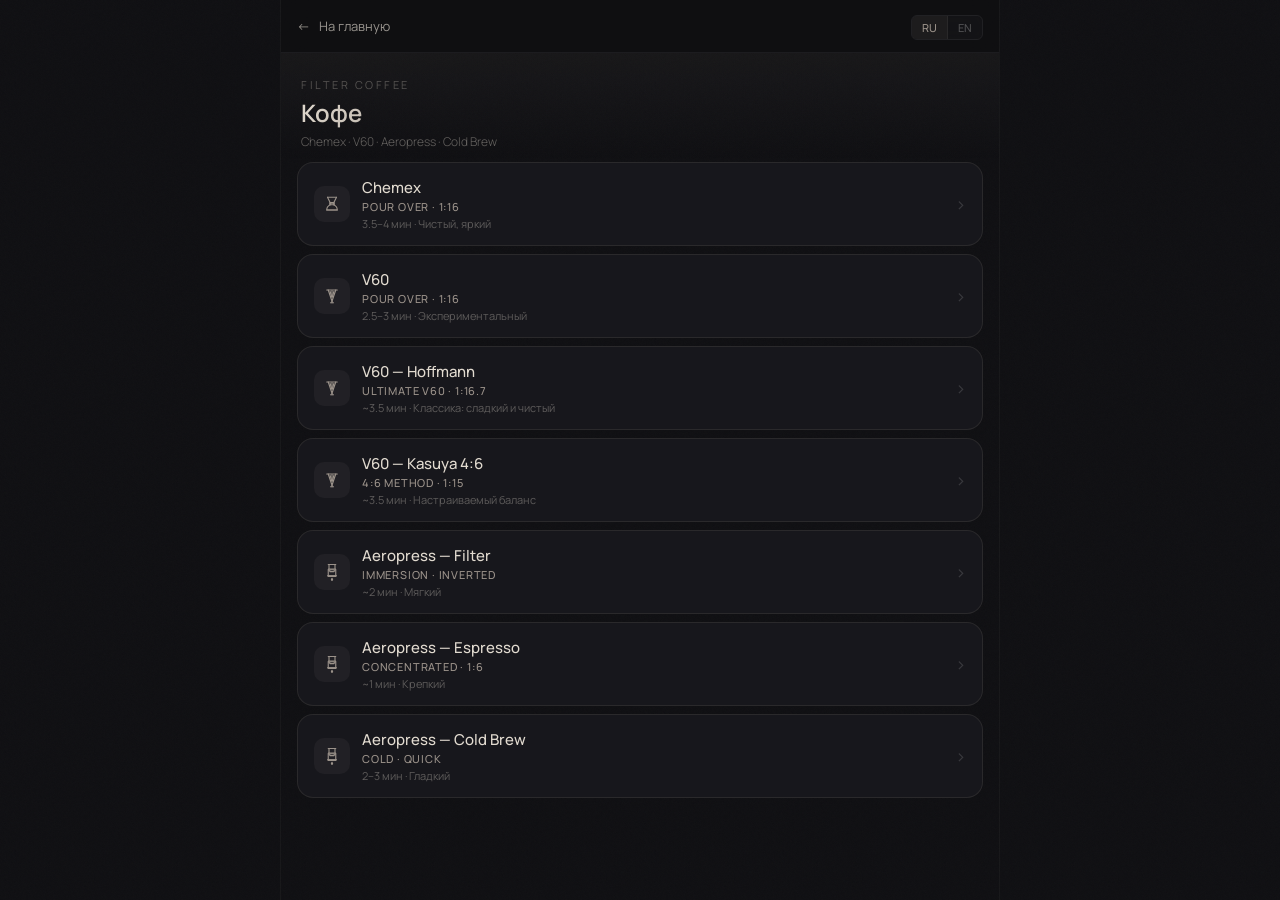
==== commit 5b26979a: "coffee: fix caret-reset bug, add Hoffmann and Kasuya 4:6 V60 recipes Typing a dose no longer rebuild" ====
--- a/coffee.html
+++ b/coffee.html
@@ -8,34 +8,31 @@
 <link rel="icon" href="favicon.svg" type="image/svg+xml">
 <title>Кофе / Coffee</title>
 <link rel="stylesheet" href="style.css">
-<style>:root{--accent:#9b928a}</style>
+<style>:root{--accent:var(--neutral)}</style>
 </head>
 <body>
 
+<div class="topbar">
+  <a class="topbar-back" href="index.html">←&nbsp;<span data-back-label>На главную</span></a>
+  <div class="lang-toggle">
+    <button class="lang-btn" onclick="setLang('ru')">RU</button>
+    <button class="lang-btn" onclick="setLang('en')">EN</button>
+  </div>
+</div>
 <div class="header">
   <div class="header-top">
     <div>
       <div class="header-sub">Filter Coffee</div>
       <h1 id="hTitle">Кофе</h1>
       <div class="header-desc">Chemex · V60 · Aeropress · Cold Brew</div>
-      <div class="header-links">
-        <a class="header-link" href="index.html">← Hub</a>
-      </div>
-    </div>
-    <div class="lang-toggle">
-      <button class="lang-btn" onclick="setLang('ru')">RU</button>
-      <button class="lang-btn" onclick="setLang('en')">EN</button>
     </div>
   </div>
 </div>
 <div class="methods" id="methods"></div>
 
 <script src="icons.js"></script>
+<script src="lang.js"></script>
 <script>
-let lang=localStorage.getItem('lang')||'ru';
-function setLang(l){lang=l;localStorage.setItem('lang',l);render();updateURL();}
-function t(o){if(!o)return'';if(typeof o==='string')return o;return o[lang]||o.ru||o.en||'';}
-
 const UI={
   title:{ru:"Кофе",en:"Coffee"},
   coffee:{ru:"Кофе",en:"Coffee"},
@@ -43,7 +40,7 @@
   grind:{ru:"Помол",en:"Grind"},
 };
 
-function coffeeIcon(id){return ICONS.coffee[id]||(id.startsWith('aero')?ICONS.coffee.aeropress:null)||ICONS.coffee.chemex;}
+function coffeeIcon(id){return ICONS.coffee[id]||(id.startsWith('aero')?ICONS.coffee.aeropress:id.startsWith('v60')?ICONS.coffee.v60:null)||ICONS.coffee.chemex;}
 
 const M=[
   {
@@ -71,7 +68,37 @@
       {time:"0:45",amt:Math.round(r*0.6),note:{ru:"Основной пролив, по спирали",en:"Main pour, spiral"}},
       {time:"1:30",amt:Math.round(r*0.4),note:{ru:"Финальный пролив, по центру",en:"Final pour, center"}}
     ]};},
-    notes:{ru:"Пока нет любимого рецепта — экспериментируй! Помол чуть мельче чем Chemex. Swirl после bloom.",en:"No favorite recipe yet — experiment! Grind slightly finer than Chemex. Swirl after bloom."}
+    notes:{ru:"Быстрый вариант на каждый день. Помол чуть мельче, чем для Chemex. Swirl после bloom.",en:"Quick everyday version. Grind slightly finer than Chemex. Swirl after bloom."}
+  },
+  {
+    id:"v60-hoffmann",name:"V60 — Hoffmann",style:"Ultimate V60 · 1:16.7",
+    meta:{ru:"~3.5 мин · Классика: сладкий и чистый",en:"~3.5 min · The classic: sweet & clean"},
+    ratio:16.7,dd:15,presets:[15,22,30],
+    grind:55,grindT:{ru:"Средне-мелкий",en:"Medium-fine"},
+    temp:{ru:"95°C+ (светлая обжарка — кипяток)",en:"95°C+ (boiling for light roasts)"},
+    calc(d){const w=Math.round(d*50/3),b=d*2,s=Math.round(w*0.6);return{w,pours:[
+      {time:"0:00",amt:b,note:{ru:"Bloom — залить и покрутить воронку (swirl), 45 сек",en:"Bloom — pour and swirl, 45 sec"}},
+      {time:"0:45",amt:s-b,note:{ru:"Долить до 60% воды к 1:15, ровной спиралью",en:"Pour to 60% of water by 1:15, steady spiral"}},
+      {time:"1:15",amt:w-s,note:{ru:"Долить до 100% к 1:45",en:"Top up to 100% by 1:45"}},
+      {time:"1:45",amt:null,note:{ru:"Размешать ложкой по разу в обе стороны, затем swirl",en:"Stir once each way with a spoon, then swirl"}},
+      {time:"3:30",amt:null,note:{ru:"Полное стекание к ~3:30",en:"Full drawdown by ~3:30"}}
+    ]};},
+    notes:{ru:"Рецепт Джеймса Хоффманна («Ultimate V60»). Полная версия — 30 г на 500 мл, пропорции масштабируются линейно.",en:"James Hoffmann's Ultimate V60. Full batch is 30 g / 500 ml; scales linearly."}
+  },
+  {
+    id:"v60-kasuya",name:"V60 — Kasuya 4:6",style:"4:6 Method · 1:15",
+    meta:{ru:"~3.5 мин · Настраиваемый баланс",en:"~3.5 min · Tunable balance"},
+    ratio:15,dd:20,presets:[15,20,30],
+    grind:70,grindT:{ru:"Крупный",en:"Coarse"},
+    temp:"~93°C",
+    calc(d){const w=d*15,p=Math.round(w/5);return{w,pours:[
+      {time:"0:00",amt:p,note:{ru:"1-й пролив; первые два задают кислотность и сладость",en:"Pour 1; first two pours set acidity & sweetness"}},
+      {time:"0:45",amt:p,note:{ru:"2-й пролив — вода к этому моменту должна стечь",en:"Pour 2 — previous water should have drained"}},
+      {time:"1:30",amt:p,note:{ru:"3-й пролив; последние три отвечают за крепость",en:"Pour 3; last three set strength"}},
+      {time:"2:15",amt:p,note:{ru:"4-й пролив",en:"Pour 4"}},
+      {time:"3:00",amt:w-p*4,note:{ru:"5-й пролив; стекание к ~3:30",en:"Pour 5; drawdown by ~3:30"}}
+    ]};},
+    notes:{ru:"Метод Тэцу Касуи, чемпиона мира по завариванию 2016 года: первые 40% воды формируют вкус, последние 60% — крепость.",en:"Tetsu Kasuya's method (2016 World Brewers Cup champion): first 40% of water shapes taste, last 60% — strength."}
   },
   {
     id:"aero-filter",name:"Aeropress — Filter",style:"Immersion · Inverted",
@@ -116,8 +143,28 @@
 
 let openMethod=null,doses={},brewTimers={};
 function getDose(m){return doses[m.id]||m.dd;}
-function setDose(id,v){const n=parseInt(v);if(n>0&&n<200){doses[id]=n;render();}}
-function setPreset(id,v){doses[id]=v;render();}
+// In-place update: a full render() would rebuild the input and drop focus/caret mid-typing.
+function updateDose(id,syncInput){
+  const m=M.find(x=>x.id===id),card=document.getElementById('m-'+id);
+  if(!m)return;
+  if(!card){render();return;}
+  const dose=getDose(m),data=m.calc(dose);
+  if(syncInput){const inp=card.querySelector('.dose-input');if(inp)inp.value=dose;}
+  const water=card.querySelector('.dose-water');if(water)water.textContent=data.w;
+  card.querySelectorAll('.preset').forEach(b=>b.classList.toggle('active',parseInt(b.textContent)===dose));
+  let total=0;
+  const pourEls=card.querySelectorAll('.pour');
+  data.pours.forEach((p,i)=>{
+    if(p.amt)total+=p.amt;
+    const el=pourEls[i];if(!el)return;
+    const amt=el.querySelector('.pour-amount');
+    if(amt&&p.amt)amt.textContent=`${p.amt} ${lang==='ru'?'мл':'ml'}`;
+  });
+  const totalEl=card.querySelector('.pour-total');
+  if(totalEl)totalEl.textContent=`Σ ${total} ${lang==='ru'?'мл':'ml'}`;
+}
+function setDose(id,v){const n=parseInt(v);if(n>0&&n<200){doses[id]=n;updateDose(id,false);}}
+function setPreset(id,v){doses[id]=v;updateDose(id,true);}
 function toggle(id){openMethod=openMethod===id?null:id;render();updateURL();
   if(openMethod)setTimeout(()=>document.getElementById('m-'+id)?.scrollIntoView({behavior:'smooth',block:'start'}),50);
 }
@@ -150,7 +197,7 @@
     ring.style.background=`conic-gradient(${done?'var(--vegan)':'var(--accent)'} ${pct}%, rgba(255,255,255,0.1) ${pct}%)`;
     inner.style.color=done?'var(--vegan)':'var(--text)';
     inner.textContent=done?'\u2713':fmtTime(b.elapsed);
-    hint.textContent=done?(lang==='ru'?'готово — нажми для сброса':'done — tap to reset'):b.iv?(lang==='ru'?'пауза':'tap to pause'):(lang==='ru'?'старт':'tap to start');
+    hint.textContent=done?(lang==='ru'?'готово — нажать для сброса':'done — tap to reset'):b.iv?(lang==='ru'?'пауза':'tap to pause'):(lang==='ru'?'старт':'tap to start');
   }
   // highlight active pour
   const pours=document.querySelectorAll('#m-'+id+' .pour');
@@ -201,7 +248,7 @@
           <div class="timer-ring" onclick="toggleBrew('${m.id}')" style="background:conic-gradient(var(--accent) 0%, rgba(255,255,255,0.1) 0%)">
             <div class="timer-inner" style="color:${brewTimers[m.id]?.done?'var(--vegan)':'var(--text)'}">${brewTimers[m.id]?fmtTime(brewTimers[m.id].elapsed):'0:00'}</div>
           </div>
-          <span class="timer-hint">${brewTimers[m.id]?.done?(lang==='ru'?'готово — нажми для сброса':'done — tap to reset'):brewTimers[m.id]?.iv?(lang==='ru'?'пауза':'tap to pause'):(lang==='ru'?'старт':'tap to start')}</span>
+          <span class="timer-hint">${brewTimers[m.id]?.done?(lang==='ru'?'готово — нажать для сброса':'done — tap to reset'):brewTimers[m.id]?.iv?(lang==='ru'?'пауза':'tap to pause'):(lang==='ru'?'старт':'tap to start')}</span>
         </div>
         <div class="pours">
           <div class="pour-header">${t(UI.recipe)} · ${t(m.temp)}</div>
@@ -223,6 +270,7 @@
   if(params.get('lang')&&['ru','en'].includes(params.get('lang'))){
     lang=params.get('lang');localStorage.setItem('lang',lang);
   }
+  applyLang();
   if(params.get('m')){
     const method=M.find(x=>x.id===params.get('m'));
     if(method)openMethod=method.id;
--- a/style.css
+++ b/style.css
@@ -41,16 +41,18 @@
 
 .mono{font-family:'JetBrains Mono',monospace}
 
+/* ===== STICKY TOPBAR (shared back-to-hub chrome) ===== */
+.topbar{position:sticky;top:0;z-index:60;display:flex;align-items:center;justify-content:space-between;gap:10px;padding:8px max(16px,env(safe-area-inset-right)) 8px max(16px,env(safe-area-inset-left));background:rgba(15,15,18,.88);backdrop-filter:blur(14px);-webkit-backdrop-filter:blur(14px);border-bottom:1px solid rgba(255,255,255,.06)}
+.topbar-back{display:inline-flex;align-items:center;gap:6px;min-height:36px;padding:0 10px;margin-left:-10px;border-radius:8px;color:var(--text);opacity:.65;font-size:13px;text-decoration:none}
+.topbar-back:hover{opacity:1}
+.topbar-back:active{opacity:.45}
+
 /* ===== HEADER ===== */
 .header{padding:24px 20px 12px;background:linear-gradient(180deg,color-mix(in srgb,var(--accent) 6%,transparent) 0%,transparent 100%);position:relative;z-index:1}
 .header-top{display:flex;justify-content:space-between;align-items:flex-start}
 .header-sub{font-size:11px;text-transform:uppercase;letter-spacing:2.5px;opacity:.3;font-weight:400;margin-bottom:4px}
 .header h1{font-size:24px;font-weight:600;background:linear-gradient(135deg,var(--text),var(--accent));-webkit-background-clip:text;-webkit-text-fill-color:transparent;background-clip:text}
 .header-desc{font-size:12px;opacity:.4;margin-top:4px;font-weight:300}
-.header-links{display:flex;gap:12px;margin-top:8px}
-.header-link{font-size:12px;opacity:.3;text-decoration:none;color:var(--text);font-weight:400}
-.header-link:hover{opacity:.5}
-
 /* ===== LANG TOGGLE ===== */
 .lang-toggle{display:flex;border-radius:6px;overflow:hidden;border:1px solid rgba(255,255,255,.08);flex-shrink:0;margin-top:2px}
 .lang-btn{padding:4px 10px;font-size:11px;font-weight:500;background:rgba(255,255,255,.02);color:rgba(255,255,255,.25);cursor:pointer;border:none;font-family:inherit;transition:all .12s}
@@ -128,7 +130,7 @@
 .stepper-btn:active{background:rgba(255,255,255,.06)}
 .stepper-val{width:42px;padding:6px 0;text-align:center;font-family:'JetBrains Mono',monospace;font-size:16px;font-weight:600;color:var(--c,var(--accent));background:transparent;border:none;border-left:1px solid rgba(255,255,255,.05);border-right:1px solid rgba(255,255,255,.05);-moz-appearance:textfield;appearance:textfield}
 .stepper-val::-webkit-inner-spin-button,.stepper-val::-webkit-outer-spin-button{-webkit-appearance:none;margin:0}
-.stepper-val:focus{outline:none;background:rgba(255,255,255,.04)}
+.stepper-val:focus{background:rgba(255,255,255,.04)}
 
 /* ===== VIEW SWITCHING ===== */
 #browseView{display:block}#cookView{display:none}
@@ -200,7 +202,7 @@
 .dose-row{display:flex;align-items:center;gap:10px;margin-bottom:16px;flex-wrap:wrap}
 .dose-label{font-size:13px;opacity:.5}
 .dose-input{width:58px;padding:7px 6px;border-radius:8px;border:1.5px solid color-mix(in srgb,var(--accent) 25%,transparent);background:rgba(255,255,255,.04);color:var(--text);font-family:'JetBrains Mono',monospace;font-size:15px;font-weight:600;text-align:center}
-.dose-input:focus{outline:none;border-color:var(--accent)}
+.dose-input:focus{border-color:var(--accent)}
 .dose-unit{font-size:13px;opacity:.4}
 .dose-arrow{font-size:14px;opacity:.35;margin:0 2px}
 .dose-water{font-family:'JetBrains Mono',monospace;font-size:16px;font-weight:600;color:var(--accent)}
@@ -243,5 +245,11 @@
 
 /* ===== ANIMATION ===== */
 @keyframes fadeUp{from{opacity:0;transform:translateY(6px)}to{opacity:1;transform:translateY(0)}}
-@media(prefers-reduced-motion:reduce){*{animation:none!important}}
+@media(prefers-reduced-motion:reduce){*{animation:none!important;transition:none!important;scroll-behavior:auto!important}}
+
+/* ===== ACCESSIBILITY ===== */
+.sr-only{position:absolute!important;width:1px!important;height:1px!important;padding:0!important;margin:-1px!important;overflow:hidden!important;clip:rect(0 0 0 0)!important;white-space:nowrap!important;border:0!important}
+a:focus-visible,button:focus-visible,input:focus-visible,select:focus-visible,summary:focus-visible,[tabindex]:focus-visible{outline:2px solid var(--accent);outline-offset:2px}
+/* Inside overflow-hidden composites the ring must be inset or it gets clipped away */
+.lang-btn:focus-visible,.stepper-btn:focus-visible,.stepper-val:focus-visible{outline-offset:-2px}
 @media(min-width:480px){body{max-width:720px;margin:0 auto;border-left:1px solid rgba(255,255,255,.03);border-right:1px solid rgba(255,255,255,.03)}}
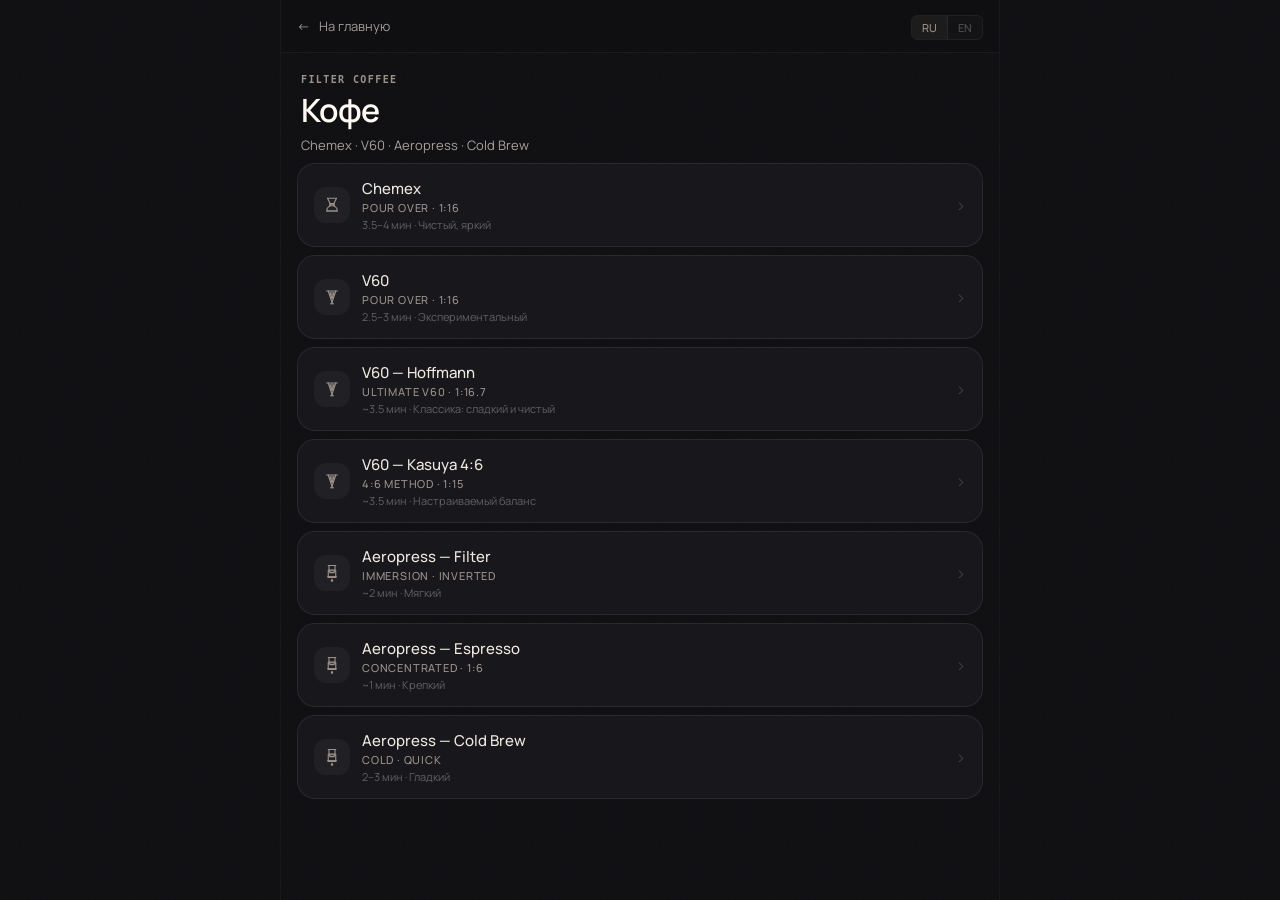
==== commit 1dbf13d2: "Unify the whole site on the v2 design system One palette, one source of truth: style.css :root adopt" ====
--- a/coffee.html
+++ b/coffee.html
@@ -19,15 +19,11 @@
     <button class="lang-btn" onclick="setLang('en')">EN</button>
   </div>
 </div>
-<div class="header">
-  <div class="header-top">
-    <div>
-      <div class="header-sub">Filter Coffee</div>
-      <h1 id="hTitle">Кофе</h1>
-      <div class="header-desc">Chemex · V60 · Aeropress · Cold Brew</div>
-    </div>
-  </div>
-</div>
+<header class="page-header">
+  <div class="page-eyebrow">Filter Coffee</div>
+  <h1 class="page-title" id="hTitle">Кофе</h1>
+  <p class="page-subtitle">Chemex · V60 · Aeropress · Cold Brew</p>
+</header>
 <div class="methods" id="methods"></div>
 
 <script src="icons.js"></script>
--- a/style.css
+++ b/style.css
@@ -1,5 +1,5 @@
-/* ========== DESIGN SYSTEM v2 ========== */
-/* Manrope (300-600) + JetBrains Mono · 3-color palette · noise · 16px radius */
+/* ========== DESIGN SYSTEM v2 (unified with the workout page) ========== */
+/* Manrope (300-600) + JetBrains Mono · noise · 18px radius */
 /* Icons: <script src="icons.js"></script> — see icons.js for all SVGs */
 
 @import url('https://fonts.googleapis.com/css2?family=Manrope:wght@300;400;500;600&family=JetBrains+Mono:wght@400;500;600&display=swap');
@@ -9,29 +9,40 @@
 :root{
   --bg:#0f0f12;
   --surface:#17171c;
-  --text:#e2dbd0;
-  --dim:#6b6560;
-  --warm:#c9a87e;
-  --cool:#7fa693;
+  --surface-raised:#1d1d23;
+  --surface-soft:#202027;
+  --text:#eee8df;
+  --text-strong:#fffaf3;
+  --muted:#aaa29a;
+  --dim:#938c85;
+  --line:rgba(255,255,255,.09);
+  --line-strong:rgba(255,255,255,.16);
+  --warm:#d1ad7d;
+  --cool:#83b59b;
   --neutral:#9b928a;
-  --soup:#c9a87e;
-  --curry:#7fa693;
-  --pasta:#b49ac4;
-  --skillet:#7faab4;
-  --vegan:#7fa693;
-  --gf:#c9a87e;
-  --fast:#7faab4;
+  --blue:#82afbc;
+  --purple:#bea5cd;
+  --danger:#d89284;
+  --yellow:#e3c867;
+  --study:#8da3bf;
+  --soup:var(--warm);
+  --curry:var(--cool);
+  --pasta:var(--purple);
+  --skillet:var(--blue);
+  --vegan:var(--cool);
+  --gf:var(--warm);
+  --fast:var(--blue);
   --hprot:#c4917e;
   --comfort:#c4917e;
-  --batch:#c9a87e;
+  --batch:var(--warm);
   --breakfast:#c4917e;
-  --grains:#9b928a;
-  --ferment:#7fa693;
-  --baking:#b49ac4;
-  --slow:#7faab4;
-  --accent:#c9a87e;
-  --radius:16px;
-  --radius-sm:10px;
+  --grains:var(--neutral);
+  --ferment:var(--cool);
+  --baking:var(--purple);
+  --slow:var(--blue);
+  --accent:var(--warm);
+  --radius:18px;
+  --radius-sm:12px;
 }
 
 body{background:var(--bg);color:var(--text);font-family:'Manrope','Helvetica Neue',sans-serif;min-height:100vh;overflow-x:hidden;position:relative}
@@ -47,12 +58,14 @@
 .topbar-back:hover{opacity:1}
 .topbar-back:active{opacity:.45}
 
-/* ===== HEADER ===== */
-.header{padding:24px 20px 12px;background:linear-gradient(180deg,color-mix(in srgb,var(--accent) 6%,transparent) 0%,transparent 100%);position:relative;z-index:1}
-.header-top{display:flex;justify-content:space-between;align-items:flex-start}
-.header-sub{font-size:11px;text-transform:uppercase;letter-spacing:2.5px;opacity:.3;font-weight:400;margin-bottom:4px}
-.header h1{font-size:24px;font-weight:600;background:linear-gradient(135deg,var(--text),var(--accent));-webkit-background-clip:text;-webkit-text-fill-color:transparent;background-clip:text}
-.header-desc{font-size:12px;opacity:.4;margin-top:4px;font-weight:300}
+/* ===== PAGE HEADER (v2 eyebrow pattern, shared with the workout page) ===== */
+.page-header{padding:20px 20px 8px;position:relative;z-index:1}
+.page-eyebrow{margin:0 0 6px;color:var(--accent);font-family:'JetBrains Mono',ui-monospace,monospace;font-size:10px;font-weight:600;line-height:1.4;letter-spacing:.14em;text-transform:uppercase}
+.page-title{margin:0;color:var(--text-strong);font-size:clamp(24px,7vw,32px);font-weight:600;line-height:1.08;letter-spacing:-.03em}
+.page-subtitle{max-width:620px;margin:7px 0 0;color:var(--muted);font-size:13px;font-weight:400;line-height:1.55}
+.page-pills{display:flex;flex-wrap:wrap;gap:6px;margin-top:11px}
+.pill{display:inline-flex;min-height:25px;padding:4px 9px;align-items:center;justify-content:center;gap:5px;border:1px solid var(--line);border-radius:999px;background:rgba(255,255,255,.025);color:var(--muted);font-size:11px;font-weight:600;line-height:1.2;letter-spacing:.02em}
+
 /* ===== LANG TOGGLE ===== */
 .lang-toggle{display:flex;border-radius:6px;overflow:hidden;border:1px solid rgba(255,255,255,.08);flex-shrink:0;margin-top:2px}
 .lang-btn{padding:4px 10px;font-size:11px;font-weight:500;background:rgba(255,255,255,.02);color:rgba(255,255,255,.25);cursor:pointer;border:none;font-family:inherit;transition:all .12s}
@@ -88,9 +101,9 @@
 .card-tag{font-size:9px;font-weight:600;padding:2px 6px;border-radius:4px;text-transform:uppercase;letter-spacing:.5px}
 .card-tag{display:inline-flex;align-items:center;gap:2px}
 .card-tag svg{width:10px;height:10px;stroke:currentColor;stroke-width:1.5;fill:none;stroke-linecap:round;stroke-linejoin:round;flex-shrink:0}
-.tag-vegan{background:rgba(127,166,147,.1);color:var(--vegan)}
-.tag-gf{background:rgba(201,168,126,.08);color:var(--gf)}
-.tag-fast{background:rgba(127,170,180,.1);color:var(--fast)}
+.tag-vegan{background:rgba(131,181,155,.1);color:var(--vegan)}
+.tag-gf{background:rgba(209,173,125,.08);color:var(--gf)}
+.tag-fast{background:rgba(130,175,188,.1);color:var(--fast)}
 .tag-hprot{background:rgba(196,145,126,.1);color:var(--hprot)}
 .tag-comfort{background:rgba(196,145,126,.1);color:var(--hprot)}
 
@@ -100,7 +113,7 @@
 .ing-row{padding:2px 16px 10px;display:none;gap:5px;flex-wrap:wrap}
 .ing-row.open{display:flex}
 .ibtn{padding:3px 9px;border-radius:5px;border:1px solid rgba(255,255,255,.05);background:rgba(255,255,255,.02);color:rgba(255,255,255,.25);font-size:10px;font-weight:400;cursor:pointer;font-family:inherit;transition:all .12s}
-.ibtn.on{border-color:rgba(127,170,180,.3);color:var(--fast);background:rgba(127,170,180,.06)}
+.ibtn.on{border-color:rgba(130,175,188,.3);color:var(--fast);background:rgba(130,175,188,.06)}
 
 /* ===== CARDS ===== */
 .cards{padding:0 16px 100px;position:relative;z-index:1}
@@ -117,7 +130,7 @@
 .card-sub{font-size:11px;opacity:.35;font-style:italic;margin-top:1px;font-weight:300}
 .card-row{display:flex;gap:6px;margin-top:5px;flex-wrap:wrap;align-items:center}
 .card-meta{font-size:11px;opacity:.35;font-weight:400}
-.card-protein{display:inline-flex;align-items:center;gap:3px;font-size:10px;font-weight:600;padding:2px 6px;border-radius:4px;background:rgba(127,166,147,.08);color:var(--vegan)}
+.card-protein{display:inline-flex;align-items:center;gap:3px;font-size:10px;font-weight:600;padding:2px 6px;border-radius:4px;background:rgba(131,181,155,.08);color:var(--vegan)}
 .card-protein svg{width:11px;height:11px;stroke:currentColor;stroke-width:1.5;fill:none;stroke-linecap:round;stroke-linejoin:round;flex-shrink:0}
 .card-preview{margin-top:10px;padding-top:10px;border-top:1px solid rgba(255,255,255,.05)}
 .card-preview-list{font-size:12px;line-height:1.7;opacity:.45;columns:2;column-gap:12px;font-weight:300}
